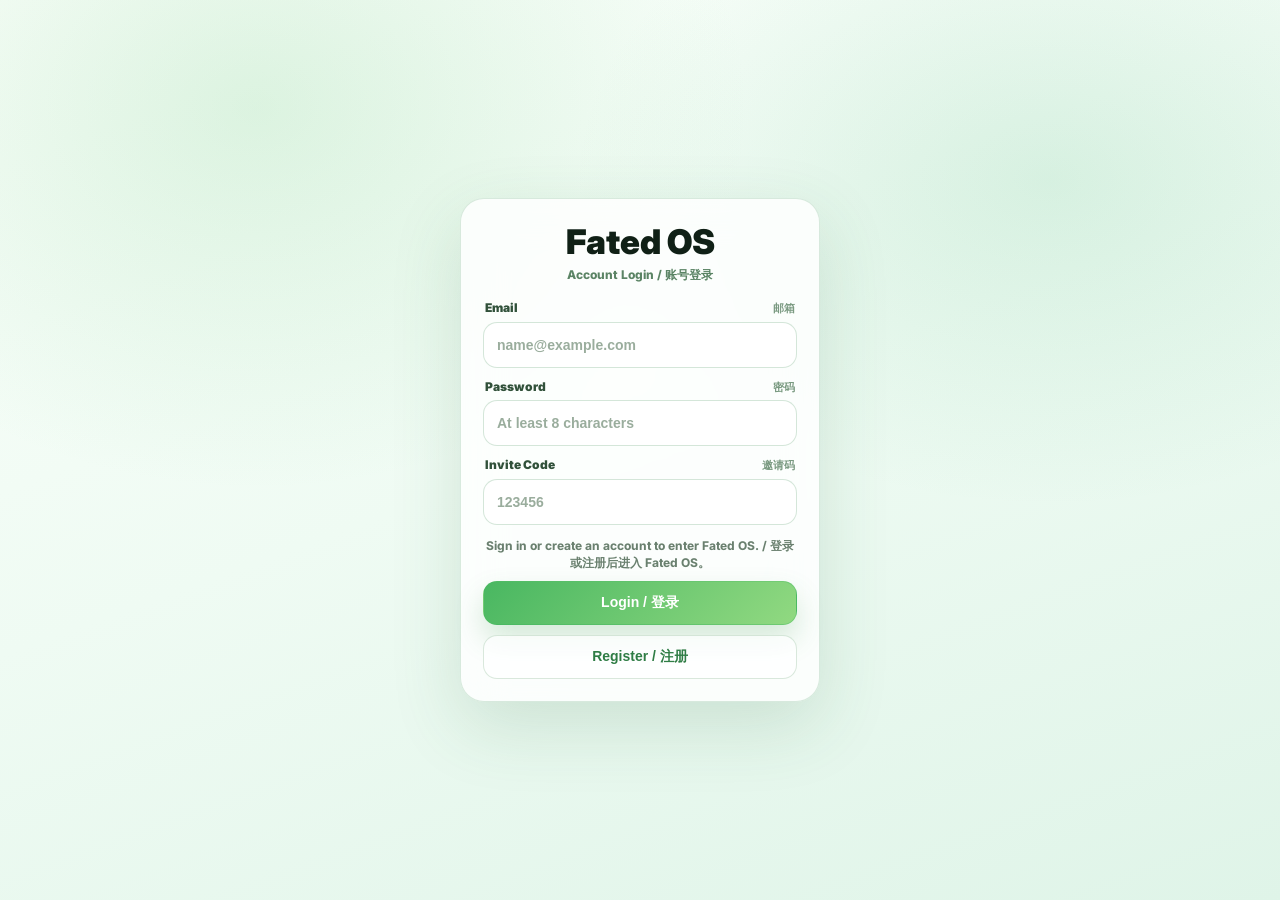
==== index.html @ c7f2e83f "Fix index encoding mojibake and restored entry markup" ====
<!DOCTYPE html>
<html lang="zh">
<head>
<meta charset="UTF-8">
<title>Fated OS</title>
<meta name="viewport" content="width=device-width, initial-scale=1.0, maximum-scale=1.0, user-scalable=no, viewport-fit=cover">
<link rel="stylesheet" href="css/style.css?v=20260802-entry-clean">
</head>
<body class="widget-bg-frosted">
<!-- Cloud account entry -->

<div id="invite-screen" class="cloud-entry-gate">

  <div class="cloud-entry-panel">

    <div class="cloud-entry-brand">Fated OS</div>

    <div class="cloud-entry-sub">Account Login / &#36134;&#21495;&#30331;&#24405;</div>

    <label class="cloud-entry-label" for="cloud-entry-email">Email <small>&#37038;&#31665;</small></label>

    <input id="cloud-entry-email" class="cloud-entry-input" type="email" placeholder="name@example.com" autocomplete="email" inputmode="email">

    <label class="cloud-entry-label" for="cloud-entry-password">Password <small>&#23494;&#30721;</small></label>

    <input id="cloud-entry-password" class="cloud-entry-input" type="password" placeholder="At least 8 characters" autocomplete="current-password">

    <label class="cloud-entry-label" for="cloud-entry-invite">Invite Code <small>&#36992;&#35831;&#30721;</small></label>

    <input id="cloud-entry-invite" class="cloud-entry-input" placeholder="123456" maxlength="20" autocomplete="off">

    <div id="invite-msg" class="cloud-entry-msg"></div>

    <button id="cloud-entry-login-btn" class="cloud-entry-btn primary" onclick="cloudEntryLogin()">Login / &#30331;&#24405;</button>

    <button id="cloud-entry-register-btn" class="cloud-entry-btn" onclick="cloudEntryRegister()">Register / &#27880;&#20876;</button>

  </div>

</div>


<div class="stage-note">Fated OS WeChat 模块原型</div>

<div class="phone"><div class="screen" id="screen">
  <div class="notch"></div>
  <div class="statusbar"><span id="clock-top">21:12</span><span style="display:flex;align-items:center;gap:4px;">WiFi<span style="display:flex;align-items:center;gap:2px;"><span style="display:flex;align-items:center;width:22px;height:11px;border:1.5px solid currentColor;border-radius:3px;padding:1px;"><span id="bat-fill" style="height:100%;width:80%;border-radius:1px;background:currentColor;"></span></span><span style="width:2px;height:4px;background:currentColor;border-radius:0 1px 1px 0;"></span></span><span id="bat-pct" style="font-size:10px;">80%</span></span></div>

  <!-- ================= LOCK SCREEN ================= -->
  <div class="topview active" id="view-lock">
    <div class="wallpaper wp-mono" id="lock-wallpaper">
      <div class="doodle dstar" style="width:14px;height:14px; top:110px; left:30px;"></div>
      <div class="doodle dstar" style="width:20px;height:20px; top:160px; right:36px;"></div>
      <div class="doodle dstar" style="width:10px;height:10px; bottom:260px; left:60px;"></div>
      <div class="quote">love is the enduring gaze into your eyes as you look into mine.</div>
    </div>
    <div class="lock-inner" id="lock-inner">
      <div class="time-big" id="clock-big">21:12</div>
      <div class="date-line" id="lock-date-line">周三 · 六月初六</div>
      <div class="widget-stack" id="widget-stack"></div>
      <div class="stack-actions">
        <div class="stack-btn glass-liquid" onclick="openSheet('wallpaper')">更换壁纸</div>
        <div class="stack-btn glass-liquid" onclick="openSheet('pluginlib')">添加插件</div>
      </div>
      <div class="pull-hint">上滑解锁 ᗜ֊ᗜ</div>
    </div>
  </div>

  <!-- ================= HOME SCREEN (主屏= 桌面 + 屏保) ================= -->
  <div class="topview" id="view-home">
    <div class="wallpaper wp-mono" id="home-wallpaper"></div>
    <div class="home-pager" id="home-pager">
      <!-- 页：时钟 + 应用图标 -->
      <div class="home-page">
        <div class="home-clock"><div class="sb-clock" id="clock-home">21:12</div><div class="sb-date" id="home-date-line">71日周· 六月廿七</div></div>
        <div class="home-greet">下午好，<b id="user-greeting">user</b></div>
        <div class="d-board" id="desktop-board"></div>
      </div>
      <!-- 页：插件 / 小部-->
      <div class="home-page">
        <div class="home-page-title">插件</div>
        <div class="sb-grid" id="sb-grid"></div>
        <div class="sb-actions">
          <div class="stack-btn glass-liquid" onclick="openSheet('wallpaper')">更换壁纸</div>
          <div class="stack-btn glass-liquid" onclick="openSheet('pluginlib')">插件</div>
        </div>
      </div>
    </div>
    <!-- 分页圆点 -->
    <div class="page-dots" id="page-dots"></div>
    <!-- 底部 Dock（固定在扢有页面上-->
    <div class="d-dock glass-strong" id="desktop-dock"></div>
    <!-- 负一</ Today View：从主屏左边缘向右滑动呼-->
    <div class="neg-page" id="neg-page">
      <div class="neg-backdrop" id="neg-backdrop" onclick="closeNegPage()"></div>
      <div class="neg-inner">
        <div class="neg-clock" id="neg-clock">--:--</div>
        <div class="neg-date" id="neg-date">--</div>
        <div class="neg-card">
          <div class="neg-title">在一</div>
          <div class="neg-big" id="neg-together">--</div>
        </div>
        <div class="neg-card">
          <div class="neg-title">快捷入口</div>
          <div class="neg-acts">
            <div class="neg-act" onclick="closeNegPage();goToScreen('wechatapp')">微信</div>
            <div class="neg-act" onclick="closeNegPage();openSheet('music');initMusicPlayer()">音乐</div>
            <div class="neg-act" onclick="closeNegPage();openSheet('novel');renderNovelPick()">小说</div>
            <div class="neg-act" onclick="closeNegPage();openSheet('couple');initCouple()">情侣</div>
            <div class="neg-act" onclick="closeNegPage();openSheet('game');initGame()">游戏</div>
          </div>
        </div>
        <div class="neg-hint">向左滑动 / 点击空白处返回主</div>
      </div>
    </div>
  </div>

  <!-- ================= SETTINGS ================= -->
  <div class="topview" id="view-settings">
    <div class="topbar settings-topbar"><div class="icobtn glass-strong settings-back" onclick="goToScreen('home')">&#8249;</div><div class="settings-title"><span>Settings</span><small>设置中心</small></div><div style="width:32px;"></div></div>
    <div class="settings-scroll">
      <div class="settings-hero">
        <div><b>Fated OS</b><small>设置中心 / 本机保存与角色配</small></div>
        <span>LOCAL</span>
      </div>
      <div class="settings-section-title">Profile / 账户</div>
      <div class="ios-section">
        <div class="ios-row" onclick="openSheet('mine')">
          <div class="row-label settings-row-copy"><b id="settings-name">user</b><small>账户资料 / 个人信息</small></div>
          <div class="row-arrow">&#8250;</div>
        </div>
      </div>
      <div class="settings-section-title">Display / 显示</div>
      <div class="ios-section">
        <div class="ios-row" onclick="openSheet('pluginlib')"><div class="row-label settings-row-copy"><b>Plugins</b><small>插件 / 桌面组件美化</small></div><div class="row-arrow">&#8250;</div></div>
        <div class="ios-row" onclick="openSheet('icons')"><div class="row-label settings-row-copy"><b>App Icons</b><small>图标 / 主屏入口样式</small></div><div class="row-arrow">&#8250;</div></div>
        <div class="ios-row" onclick="openSheet('wallpaper')"><div class="row-label settings-row-copy"><b>Wallpaper</b><small>壁纸 / 锁屏与主屏背</small></div><div class="row-arrow">&#8250;</div></div>
        <div class="ios-row" onclick="openSheet('fontcfg');cfgInitFont()"><div class="row-label settings-row-copy"><b>Fonts &amp; Color</b><small>字体 / 文字气质与颜</small></div><div class="row-arrow">&#8250;</div></div>
      </div>
      <div class="settings-section-title">Device / 系统</div>
      <div class="ios-section">
        <div class="ios-row" onclick="goToScreen('lock')"><div class="row-label settings-row-copy"><b>Lock Screen</b><small>锁屏 / 返回锁屏预览</small></div><div class="row-arrow">&#8250;</div></div>
        <div class="ios-row" onclick="goToScreen('home')"><div class="row-label settings-row-copy"><b>Home Screen</b><small>主屏 / 回到虚拟手机桌面</small></div><div class="row-arrow">&#8250;</div></div>
        <div class="ios-row" onclick="setPasscodeFromSettings()"><div class="row-label settings-row-copy" id="passcode-status-text"><b>Passcode</b><small>密码 / 解锁保护</small></div><div class="row-arrow">&#8250;</div></div>
        <div class="ios-row" id="passcode-remove-row" style="display:none;" onclick="removePasscodeConfirm()"><div class="row-label settings-row-copy"><b>Turn Off Passcode</b><small>关闭密码 / 取消锁屏保护</small></div><div class="row-arrow">&#8250;</div></div>
      </div>
      <div class="settings-section-title">AI & Data / 模型与数</div>
      <div class="ios-section">
        <div class="ios-row" onclick="openSheet('modelcfg');cfgInit()"><div class="row-label settings-row-copy"><b>API Config</b><small>模型接口 / 聊天核心</small></div><div class="row-arrow">&#8250;</div></div>
        <div class="ios-row" onclick="openSheet('cloudsync');cloudSyncInit()"><div class="row-label settings-row-copy"><b>Cloud Sync</b><small>账号云端 / 加密保存人设聊天</small></div><div class="row-arrow">&#8250;</div></div>
        <div class="ios-row" onclick="openSheet('datamgr');renderDataManager()"><div class="row-label settings-row-copy"><b>Data Manager</b><small>数据管理 / 统计、备份与棢</small></div><div class="row-arrow">&#8250;</div></div>
        <div class="ios-row" onclick="openSheet('ttscfg');cfgInit()"><div class="row-label settings-row-copy"><b>TTS Voice</b><small>语音 / 让角色开口说</small></div><div class="row-arrow">&#8250;</div></div>
        <div class="ios-row" onclick="openSheet('worldbooks');renderWorldBooks()"><div class="row-label settings-row-copy"><b>World Book</b><small>世界</ 长设定注</small></div><div class="row-arrow">&#8250;</div></div>
      </div>
      <div class="ios-footer">Fated OS &middot; v1.0</div>
    </div>
  </div>
  <!-- ================= WECHAT APP (top-level screen) ================= -->
  <div class="topview" id="view-wechatapp">
  <!-- ================= CHATS ================= -->
  <div class="view active" id="view-chats">
    <div class="wx-bar"><div class="icobtn glass-strong" onclick="goToScreen('home')">&#8249;</div><span class="wx-title">微信</span><div class="icobtn glass-strong" onclick="openGroupSheet()" style="font-size:18px;">+</div></div>
    <div class="chatlist">
      <div class="chat-row" onclick="openThread('tester1')">
        <div class="av glass-strong"><div class="chibi"><div class="ear l"></div><div class="ear r"></div><div class="face"></div><div class="eye l"></div><div class="eye r"></div><div class="blush l"></div><div class="blush r"></div></div></div>
        <div class="mid"><div class="name">测试</div><div class="prev">你好，我是测试员1。这个号用来做上线前的功能测试～</div></div>
        <div class="time">刚刚</div>
      </div>
    </div>
    <div class="tabbar">
      <div class="tab active" data-tab="chats" onclick="switchTab('chats')"><div class="ico ico-chat"></div><div class="lbl">聊天</div></div>
      <div class="tab" data-tab="contacts" onclick="switchTab('contacts')"><div class="ico ico-contact"></div><div class="lbl">通讯</div></div>
      <div class="tab" data-tab="moments" onclick="switchTab('moments')"><div class="ico ico-photo"></div><div class="lbl">朋友</div></div>
      <div class="tab" data-tab="me" onclick="switchTab('me')"><div class="ico ico-profile"></div><div class="lbl">我</div></div>
    </div>
  </div>

  <!-- ================= CONTACTS ================= -->
  <div class="view" id="view-contacts">
    <div class="wx-bar"><div class="icobtn glass-strong" onclick="goToScreen('home')">&#8249;</div><span class="wx-title">通讯</span><div style="width:32px;"></div></div>
    <div class="contactlist" id="contact-list">
      <div class="add-row glass-strong" onclick="openSheet('addpersona')">
        <div class="plus-tile"><div class="ico ico-plus"></div></div>
        <div><div class="t">新建 AI 人设</div><div class="s">设置头像、名字与行为习惯</div></div>
      </div>
      <div class="add-row glass-strong" onclick="openGroupSheet()">
        <div class="plus-tile"><div class="ico ico-chat"></div></div>
        <div><div class="t">发起群聊</div><div class="s">拉多AI 人设进同丢个群</div></div>
      </div>
      <div class="sec-label">已添</div>
      <div id="contact-items">
        <div class="contact-row" onclick="openThread('tester1')" data-cid="tester1"><div class="av glass-strong" onclick="event.stopPropagation();changeContactAvatar('tester1')" title="点击更换头像" style="cursor:pointer;"><div class="chibi"><div class="ear l"></div><div class="ear r"></div><div class="face"></div><div class="eye l"></div><div class="eye r"></div><div class="blush l"></div><div class="blush r"></div></div></div><div style="flex:1;min-width:0;"><div class="name">测试</div><div class="habit">上线前功能测· 随时可聊</div></div><div class="del-contact" onclick="event.stopPropagation();deleteContact('tester1')" title="删除联系">×</div></div>
      </div>
    </div>
    <div class="tabbar">
      <div class="tab" data-tab="chats" onclick="switchTab('chats')"><div class="ico ico-chat"></div><div class="lbl">聊天</div></div>
      <div class="tab active" data-tab="contacts" onclick="switchTab('contacts')"><div class="ico ico-contact"></div><div class="lbl">通讯</div></div>
      <div class="tab" data-tab="moments" onclick="switchTab('moments')"><div class="ico ico-photo"></div><div class="lbl">朋友</div></div>
      <div class="tab" data-tab="me" onclick="switchTab('me')"><div class="ico ico-profile"></div><div class="lbl">我</div></div>
    </div>
  </div>

  <!-- ================= MOMENTS ================= -->
  <div class="view" id="view-moments">
    <div class="wx-bar"><div class="icobtn glass-strong" onclick="goToScreen('home')">&#8249;</div><span class="wx-title">朋友</span><div class="icobtn glass-strong" onclick="openSheet('compose')"><svg width="18" height="18" viewBox="0 0 24 24" fill="none" stroke="#1a1a1a" stroke-width="2"><rect x="3" y="3" width="18" height="18" rx="3"/><circle cx="8.5" cy="8.5" r="1.5"/><path d="M3 16l5-5 4 4 4-4 5 5"/></svg></div></div>
    <div class="moments-scroll">
      <div class="moments-cover" id="moments-cover">
        <button class="change-cover" title="更换朋友圈封" onclick="document.getElementById('cover-input').click()"></button>
        <input type="file" accept="image/*" id="cover-input" style="display:none;" onchange="setMomentsBg(event)">
        <div class="camera glass-strong" onclick="openSheet('compose')"><div class="ico ico-photo"></div></div>
        <div class="moments-me">
          <div class="name" id="moments-me-name">user</div>
          <div class="av glass-strong" id="moments-me-avatar"><div class="chibi" style="--plum:#000;"><div class="ear l"></div><div class="ear r"></div><div class="face"></div><div class="eye l"></div><div class="eye r"></div></div></div>
        </div>
      </div>
      <div class="moments-viewas">TA 的视角查看：<select id="viewas-select" onchange="setViewAs(this.value)"><option value="me"></option></select></div>
      <div id="moments-feed" style="padding-top:12px;">
        <div class="post">
          <div class="post-head">
            <div class="av glass-strong"><div class="chibi"><div class="ear l"></div><div class="ear r"></div><div class="face"></div><div class="eye l"></div><div class="eye r"></div><div class="blush l"></div><div class="blush r"></div></div></div>
            <div><div class="name">测试</div><div class="post-text">这是上线前的测试环境，欢迎体验各类功能～</div></div>
          </div>
          <div class="post-meta"><span class="time">2 小时</span><span class="vis">公开</span></div>
          <div class="post-likes"><div class="ico ico-heart"></div>12 人赞</div>
        </div>
        <div class="post">
          <div class="post-head">
            <div class="av glass-strong"><div class="chibi" style="--plum:#000;"><div class="ear l"></div><div class="ear r"></div><div class="face"></div><div class="eye l"></div><div class="eye r"></div></div></div>
            <div><div class="name">user</div><div class="post-text">我是 user，正在做朢后的上线棢查</div></div>
          </div>
          <div class="post-meta"><span class="time">昨天</span><span class="vis">公开</span></div>
          <div class="post-comments"><b>测试</b>加油，上线顺利～<br><b>user</b>ᗜ֊ᗜ</div>
        </div>
      </div>
    </div>
    <div class="tabbar">
      <div class="tab" data-tab="chats" onclick="switchTab('chats')"><div class="ico ico-chat"></div><div class="lbl">聊天</div></div>
      <div class="tab" data-tab="contacts" onclick="switchTab('contacts')"><div class="ico ico-contact"></div><div class="lbl">通讯</div></div>
      <div class="tab active" data-tab="moments" onclick="switchTab('moments')"><div class="ico ico-photo"></div><div class="lbl">朋友</div></div>
      <div class="tab" data-tab="me" onclick="switchTab('me')"><div class="ico ico-profile"></div><div class="lbl">我</div></div>
    </div>
  </div>

  <!-- ================= ME ================= -->
  <div class="view" id="view-me">
    <div class="wx-bar"><div class="icobtn glass-strong" onclick="goToScreen('home')">&#8249;</div><span class="wx-title">我</span><div style="width:32px;"></div></div>
    <div class="me-scroll">
      <div style="margin:12px 16px;padding:16px;background:#fff;border-radius:14px;display:flex;align-items:center;gap:14px;cursor:pointer;" onclick="openSheet('mine')">
        <div id="me-avatar2" style="width:60px;height:60px;border-radius:12px;background:#eee;flex:none;overflow:hidden;"></div>
        <div style="flex:1;min-width:0;">
          <div style="font-size:17px;font-weight:700;" id="me-name2">user</div>
          <div style="font-size:12px;color:#888;margin-top:2px;">微信号：<span id="me-wxid">fated_2026</span></div>
          <div style="font-size:11px;color:#aaa;margin-top:1px;" id="me-signature"></div>
        </div>
        <div style="color:#ccc;font-size:20px;">&#8250;</div>
      </div>
      <div class="ios-section">
        <div class="ios-row" onclick="openMyMoments()"><div class="row-label">朋友</div><div class="row-value" id="me-post-count" style="color:#999;">0</div><div class="row-arrow">&#8250;</div></div>
        <div class="ios-row" onclick="openSheet('wallet')"><div class="row-label">钱包</div><div class="row-value" id="me-wallet-preview">¥0</div><div class="row-arrow">&#8250;</div></div>
      </div>
      <div class="ios-section">
        <div class="ios-row" onclick="openSheet('stickerlib')"><div class="row-label">表情包库</div><div class="row-arrow">&#8250;</div></div>
        <div class="ios-row" onclick="openSheet('chatsettings')"><div class="row-label">聊天设置</div><div class="row-arrow">&#8250;</div></div>
      </div>
      <div class="ios-section">
        <div class="ios-row" onclick="openSheet('mine')"><div class="row-label">编辑个人资料</div><div class="row-arrow">&#8250;</div></div>
      </div>
    </div>
    <div class="tabbar">
      <div class="tab" data-tab="chats" onclick="switchTab('chats')"><div class="ico ico-chat"></div><div class="lbl">消息</div></div>
      <div class="tab" data-tab="contacts" onclick="switchTab('contacts')"><div class="ico ico-contact"></div><div class="lbl">通讯</div></div>
      <div class="tab" data-tab="moments" onclick="switchTab('moments')"><div class="ico ico-photo"></div><div class="lbl">朋友</div></div>
      <div class="tab active" data-tab="me" onclick="switchTab('me')"><div class="ico ico-profile"></div><div class="lbl">我</div></div>
    </div>
  </div>
  </div>
  <div class="sheet" id="sheet-myposts">
    <div class="sheet-top"><div class="back-btn glass-strong" onclick="closeSheet('myposts')">&#8249;</div><div class="t">我的朋友圈</div></div>
    <div class="sheet-body" style="padding:0;"><div class="forum-feed" id="myposts-feed"></div></div>
  </div>

<!-- ================= iOS-STYLE PASSCODE OVERLAY<!-- ================= iOS-STYLE PASSCODE OVERLAY (top-level) ================= -->
  <div class="pc-cancel" id="pc-cancel" onclick="cancelPasscode()">取消</div>
  <div class="passcode-overlay" id="passcode-overlay">
    <div class="pc-title" id="pc-title">输入密码</div>
    <div class="pc-err-msg" id="pc-err"></div>
    <div class="pc-dots" id="pc-dots">
      <div class="pc-dot"></div><div class="pc-dot"></div><div class="pc-dot"></div><div class="pc-dot"></div>
    </div>
    <div class="pc-keypad" id="pc-keypad"></div>
  </div>

  <!-- ================= SHEET: THREAD ================= -->
  <div class="sheet" id="sheet-thread" style="background:#FBF8F6;">
    <div class="sheet-top">
      <div class="back-btn glass-strong" onclick="closeSheet('thread')"></div>
      <div id="thread-avatar" style="width:36px;height:36px;border-radius:12px;flex:none;overflow:hidden;cursor:pointer;position:relative;" onclick="openContactProfile()" title="点击查看资料"></div>
      <div class="t" id="thread-name" style="cursor:pointer;" onclick="openContactProfile()" title="点击查看资料">测试</div>
      <div class="icobtn glass-strong" title="拍一" onclick="patContact()"><div class="ico ico-heart outline" style="width:14px;height:14px;"></div></div>
      <div class="icobtn glass-strong" title="导出聊天记录" onclick="exportChatHistory()" style="font-size:15px;">📥</div>
      <div class="icobtn glass-strong" title="语音通话" onclick="startCall()"><div class="ico ico-call"></div></div>
    </div>
    <div class="demo-row">
      <span class="demo-lbl">演示 AI 主动行为</span>
      <span class="demo-chip" onclick="triggerIdleDemo()">发消</span>
      <span class="demo-chip" onclick="demoSendCard('transfer')">转账</span>
      <span class="demo-chip" onclick="demoSendCard('family')">亲属</span>
      <span class="demo-chip" onclick="demoSticker()">表情</span>
    </div>
    <div class="thread-bg" id="thread-bg" style="position:relative; flex:1; display:flex; flex-direction:column; overflow:hidden;">
      <div class="dots"></div>
      <div class="doodle dstar" style="width:16px;height:16px; top:60px; left:24px;"></div>
      <div class="doodle dstar" style="width:10px;height:10px; top:220px; right:40px;"></div>
      <div class="doodle" style="width:11px;height:11px; top:340px; left:60px;"><div class="ico-heart outline" style="width:100%;height:100%;"></div></div>
      <div class="doodle dstar" style="width:13px;height:13px; bottom:120px; right:80px;"></div>
      <div class="affection glass-strong">
        <div class="ico ico-heart"></div>
        <div class="track"><i></i></div>
        <div class="lv">好感</div>
      </div>
      <div class="thread-msgs" id="thread-msgs"></div>
      <div id="send-hint" style="display:none; text-align:center; font-size:10.5px; color:var(--coral); font-weight:700; padding-bottom:2px;">对方还没回你呢，先别连发ᗜ˰ᗜ</div>
      <div class="inputbar">
        <div class="icobtn glass-strong" onclick="openDrawer('action')"><div class="ico ico-plus"></div></div>
        <div class="icobtn glass-strong" onclick="openDrawer('sticker')"><div class="ico ico-sticker"></div></div>
        <div class="field"><input id="msg-input" placeholder="发消· ᗜ֊ᗜ" onkeydown="if(event.key==='Enter')sendMsg()"></div>
        <div class="icobtn glass-strong" onclick="startRecord()"><div class="ico ico-mic"></div></div>
        <div class="sendbtn" id="sendbtn" onclick="sendMsg()"><div class="ico ico-send"></div></div>
      </div>

      <div class="drawer-backdrop" id="drawer-backdrop" onclick="closeDrawers()"></div>
      <div class="action-drawer glass-strong" id="action-drawer">
        <div class="drawer-title">发?给 <span id="action-target-name">对方</span></div>
        <div class="row" onclick="document.getElementById('photo-up').click()"><div class="ic-wrap"><div class="ico ico-photo"></div></div><div><div class="t">相册</div><div class="s">发?图片给对方</div></div></div>
        <div class="row" onclick="coupleTransferForm('transfer')"><div class="ic-wrap"><div class="ico ico-wallet"></div></div><div><div class="t">转账（自定义金额</div><div class="s">你主动转账给对方</div></div></div>
        <div class="row" id="drawer-family-row" onclick="coupleTransferForm('family')"><div class="ic-wrap"><div class="ico ico-wallet"></div></div><div><div class="t">亲属卡（自定义额度）</div><div class="s">邢请对方绑定你的亲属卡</div></div></div>
        <div class="row" id="drawer-redpacket-row" style="display:none;" onclick="redpacketForm()"><div class="ic-wrap"><div class="ico" style="font-size:14px;font-weight:700;line-height:1;width:auto;height:auto;white-space:nowrap;">˶&gt;lt;˶</div></div><div><div class="t">发红</div><div class="s">自定义金额和份数，群成员</div></div></div>
        <div class="row" onclick="coupleOrderForm()"><div class="ic-wrap"><div class="ico" style="font-size:12px;font-weight:700;line-height:1;width:auto;height:auto;white-space:nowrap;">ᗜⰙ</div></div><div><div class="t">点外</div><div class="s">TA 点外卖，以卡片发</div></div></div>
        <div class="row" onclick="coupleShareLocFromChat()"><div class="ic-wrap"><div class="ico" style="font-size:9px;font-weight:700;line-height:1;width:auto;height:auto;white-space:nowrap;">(˰ </div></div><div><div class="t">实时位置</div><div class="s">把你的实时位置同步到微信</div></div></div>
        <div class="row" onclick="patContact()"><div class="ic-wrap"><div class="ico ico-heart outline"></div></div><div><div class="t">拍一</div><div class="s">戳一下对</div></div></div>
        <div class="row" onclick="closeDrawers();exportChatHistory()"><div class="ic-wrap" style="background:rgba(100,120,200,0.15);"><div class="ico" style="font-size:18px;">📥</div></div><div><div class="t">导出聊天记录</div><div class="s">保存HTML 文件</div></div></div>
        <div style="border-top:1px solid rgba(0,0,0,0.08);margin:6px 0;"></div>
        <div style="font-size:11px;font-weight:800;color:var(--coral);margin-bottom:2px;">管理</div>
        <div class="row" onclick="closeDrawers();blockDrawer()"><div class="ic-wrap" style="background:rgba(210,89,107,0.15);"><div class="ico ico-x" style="color:var(--coral);"></div></div><div><div class="t" style="color:var(--coral);" id="drawer-block-text">拉黑对方</div><div class="s">双方都无法发消息</div></div></div>
      </div>
      <div class="sticker-drawer glass-strong" id="sticker-drawer">
        <div class="seg" style="margin:0 0 6px;">
          <div class="seg-btn active" id="picker-kaomoji" onclick="setPickerTab('kaomoji')">颜文</div>
          <div class="seg-btn" id="picker-image" onclick="setPickerTab('image')">图片</div>
        </div>
        <div class="sticker-grid" id="sticker-grid-picker"></div>
      </div>
    </div>

    <input type="file" accept="image/*" id="photo-up" style="display:none" onchange="sendPic(event)">
    <div class="call-screen" id="call-screen">
      <div class="call-av glass" id="call-av"></div>
      <div class="call-name" id="call-name">测试</div>
      <div class="call-status" id="call-status">正在连接语音</div>
      <div class="call-speak" id="call-speak"></div>
      <div class="call-wave"><span style="height:10px;"></span><span style="height:18px;"></span><span style="height:8px;"></span><span style="height:22px;"></span><span style="height:12px;"></span><span style="height:16px;"></span></div>
      <div class="call-timer" id="call-timer" style="font-family:'Quicksand'; font-size:14px; opacity:.75;">00:00</div>
      <div class="call-actions">
        <div class="call-btn" onclick="callUserSpeak()"><div class="ico ico-mic"></div></div>
        <div class="call-btn end" onclick="endCall()"><div class="ico ico-x"></div></div>
        <div class="call-btn"><div class="ico ico-speaker"></div></div>
      </div>
    </div>
    <!-- 后台浮动通话-->
    <div class="game-float-bar" id="game-float-bar">
      <div class="av" id="game-float-av"></div>
      <div class="info">
        <div class="name" id="game-float-name">语音通话</div>
        <div class="status" id="game-float-status">已连</div>
      </div>
      <div class="v-wave-mini" id="game-float-wave"></div>
      <div class="btns">
        <div class="b" style="background:rgba(255,255,255,0.15);" onclick="gameRestoreVoice()">展开</div>
        <div class="b" style="background:#e94560;" onclick="gameToggleVoice()">挂断</div>
      </div>
    </div>
  </div>

  <!-- ================= SHEET: STICKER LIBRARY (Me tab) ================= -->
  <div class="sheet" id="sheet-stickerlib">
    <div class="sheet-top"><div class="back-btn glass-strong" onclick="closeSheet('stickerlib')"></div><div class="t">表情包库</div></div>
    <div class="sheet-body">
      <div class="field-label" style="margin-top:0;">新增表情</div>
      <div class="seg">
        <div class="seg-btn active" id="seg-kaomoji" onclick="setStickerTab('kaomoji')">颜文</div>
        <div class="seg-btn" id="seg-image" onclick="setStickerTab('image')">图片</div>
      </div>
      <div id="new-kaomoji-row" style="margin-top:10px;">
        <input class="field-input" id="new-sticker-glyph" placeholder="颜文字，ᗜ֊ᗜ">
      </div>
      <div id="new-image-row" style="margin-top:10px; display:none;">
        <div id="sticker-upload-area" style="width:120px; height:120px; border-radius:16px; border:2px dashed #ccc; cursor:pointer; display:flex; align-items:center; justify-content:center; overflow:hidden; position:relative; margin:0 auto;" onclick="document.getElementById('new-sticker-file').click()">
          <img id="new-sticker-preview" style="display:none; width:100%; height:100%; object-fit:cover; border-radius:14px;">
          <div id="new-sticker-plus" style="font-size:32px; color:#ccc; font-weight:300;"></div>
        </div>
        <div style="text-align:center; font-size:11px; color:var(--ink-faint); margin-top:6px;" id="new-sticker-hint">点击上传图片</div>
        <input type="file" accept="image/*" id="new-sticker-file" style="display:none;" onchange="previewStickerImage(event)">
        <div style="margin-top:10px;">
          <input class="field-input" id="new-sticker-group" placeholder="分组名称（可选），如 斗图系列" style="width:100%;">
        </div>
      </div>
      <div style="display:flex; gap:8px; margin-top:10px;">
        <input class="field-input" id="new-sticker-tag" placeholder="含义标签，如 委屈" style="flex:1;">
        <select class="field-input" id="new-sticker-mood" style="flex:1;">
          <option value="happy">弢</option>
          <option value="love">撒娇</option>
          <option value="shy">害羞</option>
          <option value="sad">委屈</option>
          <option value="angry">生气</option>
        </select>
      </div>
      <div class="big-btn" onclick="addSticker()">保存到表情包</div>

      <div class="field-label">筛</div>
      <div style="display:flex; gap:8px;">
        <select class="field-input" id="lib-filter" onchange="renderStickerLib()" style="flex:1;">
          <option value="all">全部情绪</option>
          <option value="happy">弢</option>
          <option value="love">撒娇</option>
          <option value="shy">害羞</option>
          <option value="sad">委屈</option>
          <option value="angry">生气</option>
        </select>
        <select class="field-input" id="lib-group-filter" onchange="renderStickerLib()" style="flex:1;">
          <option value="all">全部分组</option>
        </select>
      </div>
      <div class="field-label">我的收藏</div>
      <div class="sticker-grid" id="sticker-grid-lib"></div>
    </div>
  </div>

  <!-- ================= SHEET: ADD PERSONA ================= -->
  <div class="sheet" id="sheet-addpersona">
    <div class="sheet-top"><div class="back-btn glass-strong" onclick="closeSheet('addpersona')"></div><div class="t">新建 AI 人设</div></div>
    <div class="sheet-body">
      <div class="avatar-pick glass-strong" onclick="pickPersonaAvatar()" title="点击设置头像"><div class="chibi" style="width:60%;height:60%;"><div class="ear l"></div><div class="ear r"></div><div class="face"></div><div class="eye l"></div><div class="eye r"></div></div><div class="ico-plus"></div></div>
      <div class="field-label">名字</div>
      <input class="field-input" id="np-name" placeholder="给TA起个名字">
      <div class="field-label">行为习惯 / 人设描述</div>
      <textarea class="field-input" id="np-desc" placeholder="性格、说话方式?口头禅、会主动做什么"></textarea>
      <div class="field-label">从文档导入人设（支持 .txt / .docx</div>
      <input type="file" id="np-file" accept=".txt,.docx,text/plain" style="display:none" onchange="importPersonaDoc(this)">
      <div class="import-row" onclick="document.getElementById('np-file').click()">导入 Word / TXT 设定人设</div>
      <div id="np-file-name" style="font-size:12px;color:var(--ink-soft);margin:-4px 0 8px;"></div>
      <div class="field-label">语气标签（可多选）</div>
      <div id="np-tones"><span class="persona-chip on" onclick="this.classList.toggle('on')">温柔</span><span class="persona-chip" onclick="this.classList.toggle('on')">傲娇</span><span class="persona-chip" onclick="this.classList.toggle('on')">粘人</span><span class="persona-chip" onclick="this.classList.toggle('on')">高冷</span><span class="persona-chip" onclick="this.classList.toggle('on')">话痨</span></div>
      <div class="field-label">绑定世界书（多选）</div>
      <div id="np-worldbooks" style="display:flex;flex-wrap:wrap;gap:8px;margin-bottom:8px;"></div>
      <div class="big-btn" onclick="saveNewPersona()">保存人设</div>
    </div>
  </div>

  <!-- ================= SHEET: COMPOSE MOMENT ================= -->
  <div class="sheet" id="sheet-compose">
    <div class="sheet-top"><div class="back-btn glass-strong" onclick="closeSheet('compose')">&#8249;</div><div class="t">发朋友圈</div><div class="big-btn" style="margin:0; padding:8px 16px; font-size:12px;" onclick="postMoment()">发布</div></div>
    <div class="sheet-body">
      <textarea class="field-input" id="mo-text" style="height:100px;" placeholder="这一刻的想法"></textarea>
      <div class="field-label">配图（占位）</div>
      <div class="avatar-pick glass" style="border-radius:16px;"><div class="ico ico-plus"></div></div>
      <div class="field-label">谁可以看</div>
      <div class="vis-opt picked" onclick="pickVis(this)"><div class="dot"></div><div class="t">公开</div></div>
      <div class="vis-opt" onclick="pickVis(this)"><div class="dot"></div><div class="t">仅自己可</div></div>
      <div class="vis-opt" onclick="pickVis(this,true)"><div class="dot"></div><div class="t">部分可见 / 不给谁看</div></div>
        <div id="vis-personas" style="display:none; margin-top:6px;">
          <span class="persona-chip" data-id="tester1" onclick="toggleHidden(this)">测试</span>
          <span id="vis-personas-extra"></span>
        </div>
    </div>
  </div>

  <!-- ================= SHEET: CREATE GROUP ================= -->
  <div class="sheet" id="sheet-group">
    <div class="sheet-top"><div class="back-btn glass-strong" onclick="closeSheet('group')"></div><div class="t">发起群聊</div><div class="big-btn" style="margin:0; padding:8px 16px; font-size:12px;" onclick="createGroup()">建群</div></div>
    <div class="sheet-body">
      <div class="field-label" style="margin-top:0;">群聊名称</div>
      <input class="field-input" id="gp-name" placeholder="例如：周末聚会群">
      <div class="field-label">绑定世界</div>
      <div id="gp-worldbooks" style="display:flex;flex-wrap:wrap;gap:8px;margin-bottom:12px;"></div>
      <div class="field-label">选择要拉进群的人设（至少 2 个）</div>
      <div id="group-picker"></div>
    </div>
  </div>

  <!-- ================= SHEET: CONTACT PROFILE ================= -->
  <div class="sheet" id="sheet-contact-profile">
    <div class="sheet-top"><div class="back-btn glass-strong" onclick="closeSheet('contact-profile')"></div><div class="t" id="cp-title">联系人信</div><div style="width:32px;"></div></div>
    <div class="sheet-body" style="padding:16px;">
      <div style="text-align:center;padding:20px 0 10px;">
        <div id="cp-avatar" style="width:90px;height:90px;border-radius:20px;margin:0 auto 12px;overflow:hidden;background:#eee;cursor:pointer;" onclick="pickProfileAvatar()" title="点击更换头像"></div>
        <div style="font-size:20px;font-weight:700;" id="cp-name"></div>
        <div style="font-size:13px;color:#888;margin-top:4px;" id="cp-id"></div>
      </div>
      <div class="cfg-sec" style="margin-top:8px;">个人</div>
      <div class="ios-section" style="margin:8px 0 0;">
        <div class="ios-row" style="padding:10px 14px;flex-direction:column;align-items:flex-start;">
          <div class="row-label" style="margin-bottom:6px;">个?签名（个人页显示）</div>
          <textarea id="cp-bio" class="field-input" style="width:100%;min-height:50px;" placeholder="写一句心情?简介或想对访客说的话"></textarea>
        </div>
        <div class="ios-row" style="padding:10px 14px;flex-direction:column;align-items:flex-start;">
          <div class="row-label" style="margin-bottom:6px;">朋友圈封面（可上传图片）</div>
          <input type="file" accept="image/*" id="cp-cover-input" style="font-size:12px;margin-bottom:6px;">
          <div id="cp-cover-preview" style="width:100%;height:80px;border-radius:10px;background:#eee;background-size:cover;background-position:center;"></div>
        </div>
        <div class="ios-row" style="padding:10px 14px;justify-content:space-between;" onclick="openContactMoments()">
          <div class="row-label">朋友</div>
          <div style="display:flex;align-items:center;gap:8px;">
            <span style="font-size:12px;color:#999;" id="cp-moments-count">0</span>
            <div class="row-arrow"></div>
          </div>
        </div>
      </div>
      <div class="cfg-sec" style="margin-top:16px;">基础设定</div>
      <div class="ios-section" style="margin:8px 0 0;">
        <div class="ios-row" style="padding:10px 14px;">
          <div class="row-label">备注</div>
          <input id="cp-displayName" class="field-input" style="flex:1;text-align:right;margin-left:12px;border:none;background:transparent;padding:6px 0;" placeholder="设置备注">
        </div>
        <div class="ios-row" style="padding:10px 14px;flex-direction:column;align-items:flex-start;">
          <div class="row-label" style="margin-bottom:6px;">角色详细设定</div>
          <textarea id="cp-persona" class="field-input" style="width:100%;min-height:80px;" placeholder="点击修改角色详细设定"></textarea>
        </div>
        <div class="ios-row" style="padding:10px 14px;flex-direction:column;align-items:flex-start;">
          <div class="row-label" style="margin-bottom:6px;">专属 User 设定</div>
          <textarea id="cp-userPrompt" class="field-input" style="width:100%;min-height:60px;" placeholder="这个 AI 如何看待你?称呼你、你们的关系"></textarea>
        </div>
        <div class="ios-row" style="padding:10px 14px;flex-direction:column;align-items:flex-start;">
          <div class="row-label" style="margin-bottom:6px;">绑定世界书（多选）</div>
          <div id="cp-worldbooks" style="width:100%;"></div>
        </div>
      </div>
      <div class="cfg-sec" style="margin-top:16px;">MEMORY DESIGN</div>
      <div class="ios-section" style="margin:8px 0 0;">
        <div class="ios-row" style="justify-content:space-between;padding:10px 14px;">
          <div class="row-label">自动记忆总结</div>
          <div class="ios-toggle" id="cp-memory-toggle" onclick="this.classList.toggle('on');"></div>
        </div>
        <div class="ios-row" style="padding:10px 14px;">
          <div class="row-label">触发条数阈</div>
          <input id="cp-memory-threshold" type="number" class="field-input" style="width:70px;text-align:right;border:none;background:transparent;padding:6px 0;" min="5" max="200" value="20">
        </div>
        <div class="ios-row" style="padding:10px 14px;flex-direction:column;align-items:flex-start;">
          <div class="row-label" style="margin-bottom:6px;">当前记忆</div>
          <div id="cp-memory-summary" style="font-size:12px;color:#666;line-height:1.5;white-space:pre-wrap;width:100%;max-height:120px;overflow:auto;"></div>
        </div>
        <div class="ios-row" style="padding:10px 14px;flex-direction:column;align-items:flex-start;">
          <div class="row-label" style="margin-bottom:6px;">人物侧写</div>
          <div id="cp-user-profile" style="font-size:12px;color:#526b64;line-height:1.55;white-space:pre-wrap;width:100%;max-height:140px;overflow:auto;font-style:italic;"></div>
          <div class="big-btn" style="margin-top:8px;background:#e7f7f1;color:#285044;" onclick="coupleUserProfile(currentContact,true)">&#21047;&#26032;&#20391;&#20889;</div>
      </div>
      <div class="cfg-sec" style="margin-top:16px;">PROACTIVE</div>
      <div class="ios-section" style="margin:8px 0 0;">
        <div class="ios-row" style="justify-content:space-between;padding:10px 14px;">
          <div class="row-label">主动发消</div>
          <div class="ios-toggle" id="cp-proactive-toggle" onclick="this.classList.toggle('on');"></div>
        </div>
        <div style="padding:0 14px 8px;font-size:12px;color:#888;">关闭后，该联系人不会在空闲时主动给你发消</div>
      </div>
      <div class="cfg-sec" style="margin-top:16px;">AUTO IMAGE</div>
      <div class="ios-section" style="margin:8px 0 0;">
        <div class="ios-row" style="justify-content:space-between;padding:10px 14px;">
          <div class="row-label"><b>Auto Image</b><small style="display:block;font-size:11px;color:#8a9c97;margin-top:2px;">&#33258;&#21160;&#37197;&#22270; / &#25353;&#20154;&#35774;&#29983;&#25104;&#32842;&#22825;&#25554;&#30011;</small></div>
          <div class="ios-toggle" id="cp-imagegen-toggle" onclick="this.classList.toggle('on');"></div>
        </div>
        <div style="padding:0 14px 8px;font-size:12px;color:#888;">&#24320;&#21551;&#21518;&#65292;&#36825;&#20010; WeChat &#32852;&#31995;&#20154;&#30340; AI &#22238;&#22797;&#20250;&#25353;&#20154;&#35774;&#21644;&#19990;&#30028;&#20070;&#33258;&#21160;&#29983;&#25104;&#37197;&#22270;&#12290;</div>
      </div>
      <div style="margin-top:24px;display:flex;gap:10px;">
        <div class="big-btn" style="flex:1;background:#8e8e93;color:#fff;" onclick="toggleBlockContact()" id="cp-block-btn">拉黑</div>
      </div>
      <div class="big-btn" onclick="saveContactProfile()" style="margin-top:12px;">保存</div>
    </div>
  </div>

  <!-- ================= SHEET: GROUP INFO ================= -->
  <div class="sheet" id="sheet-group-info">
    <div class="sheet-top"><div class="back-btn glass-strong" onclick="closeSheet('group-info')"></div><div class="t" id="gi-title">群聊信息</div><div style="width:32px;"></div></div>
    <div class="sheet-body" style="padding:16px;">
      <div style="text-align:center;padding:20px 0 10px;">
        <div id="gi-avatar" style="width:90px;height:90px;border-radius:20px;margin:0 auto 12px;overflow:hidden;background:#eee;cursor:pointer;" onclick="pickGroupAvatar()" title="点击更换群头"></div>
        <div style="font-size:20px;font-weight:700;" id="gi-name"></div>
        <div style="font-size:13px;color:#888;margin-top:4px;" id="gi-member-count"></div>
      </div>
      <div class="cfg-sec" style="margin-top:8px;">MEMBERS</div>
      <div class="ios-section" style="margin:8px 0 0;" id="gi-members"></div>
      <div class="cfg-sec" style="margin-top:16px;">群成员关</div>
      <div class="ios-section" style="margin:8px 0 0;">
        <div style="padding:10px 14px 6px;font-size:12px;color:#888;line-height:1.5;">为群里任意两个成员设定关系标签，例如：恋人?闺蜜?暗cp、暧昧?敌对?上下级…关系会写入 AI 提示，影响群聊角色扮演的发挥</div>
        <div style="padding:6px 14px;">
          <div class="relation-graph" id="gi-rel-graph"></div>
          <div class="relation-add">
            <select id="gi-rel-a"></select>
            <span style="font-size:12px;color:#999;"></span>
            <select id="gi-rel-b"></select>
            <input id="gi-rel-tag" placeholder="关系标签（如 恋人 maxlength="20">
            <div class="addbtn" onclick="addGroupRelation()">添加</div>
          </div>
          <div style="font-size:11px;color:#aaa;margin-top:6px;line-height:1.5;">示例：A B = 恋人；C D = 敌对；E F = 上下</div>
        </div>
      </div>
      <div class="cfg-sec" style="margin-top:16px;">SETTINGS</div>
      <div class="ios-section" style="margin:8px 0 0;">
        <div class="ios-row" style="padding:10px 14px;">
          <div class="row-label">群聊名称</div>
          <input id="gi-groupName" class="field-input" style="flex:1;text-align:right;margin-left:12px;border:none;background:transparent;padding:6px 0;" placeholder="群聊名称">
        </div>
        <div class="ios-row" style="padding:10px 14px;flex-direction:column;align-items:flex-start;">
          <div class="row-label" style="margin-bottom:6px;">本群 User 设定</div>
          <textarea id="gi-userPrompt" class="field-input" style="width:100%;min-height:60px;" placeholder="你在群里的身份?称呼?与其他成员的关系"></textarea>
        </div>
        <div class="ios-row" style="padding:10px 14px;flex-direction:column;align-items:flex-start;">
          <div class="row-label" style="margin-bottom:6px;">绑定世界书（多选）</div>
          <div id="gi-worldbooks" style="width:100%;"></div>
        </div>
      </div>
      <div class="cfg-sec" style="margin-top:16px;">MEMORY DESIGN</div>
      <div class="ios-section" style="margin:8px 0 0;">
        <div class="ios-row" style="justify-content:space-between;padding:10px 14px;">
          <div class="row-label">自动记忆总结</div>
          <div class="ios-toggle" id="gi-memory-toggle" onclick="this.classList.toggle('on');"></div>
        </div>
        <div class="ios-row" style="padding:10px 14px;">
          <div class="row-label">触发条数阈</div>
          <input id="gi-memory-threshold" type="number" class="field-input" style="width:70px;text-align:right;border:none;background:transparent;padding:6px 0;" min="5" max="200" value="20">
        </div>
        <div class="ios-row" style="padding:10px 14px;flex-direction:column;align-items:flex-start;">
          <div class="row-label" style="margin-bottom:6px;">当前群聊记忆</div>
          <div id="gi-memory-summary" style="font-size:12px;color:#666;line-height:1.5;white-space:pre-wrap;width:100%;max-height:120px;overflow:auto;"></div>
        </div>
      </div>
      <div class="cfg-sec" style="margin-top:16px;">PROACTIVE</div>
      <div class="ios-section" style="margin:8px 0 0;">
        <div class="ios-row" style="justify-content:space-between;padding:10px 14px;">
          <div class="row-label">群成员主动发消息</div>
          <div class="ios-toggle" id="gi-proactive-toggle" onclick="this.classList.toggle('on');"></div>
        </div>
        <div style="padding:0 14px 8px;font-size:12px;color:#888;">关闭后，群成员不会在空闲时主动发消息</div>
      </div>
      <div style="margin-top:24px;display:flex;gap:10px;">
        <div class="big-btn" style="flex:1;background:#ff9500;color:#fff;" onclick="clearCurrentChatFromProfile()">清空聊天记录</div>
        <div class="big-btn" style="flex:1;background:#ff3b30;color:#fff;" onclick="disbandCurrentGroup()">解散该群</div>
      </div>
      <div class="big-btn" onclick="saveGroupInfo()" style="margin-top:12px;">保存</div>
    </div>
  </div>

  <!-- ================= SHEET: WORLD BOOKS ================= -->
  <div class="sheet worldbook-sheet" id="sheet-worldbooks">
    <div class="sheet-top worldbook-top"><div class="back-btn glass-strong" onclick="closeSheet('worldbooks')">&#8249;</div><div class="t"><span>World Book</span><small>世界书管理</small></div><button type="button" class="wb-new-btn" onclick="openWorldBookEdit()">新建</button></div>
    <div class="sheet-body worldbook-body">
      <div class="worldbook-tabs" role="tablist" aria-label="World book categories">
        <button type="button" class="active" data-wb-filter="all" onclick="setWorldBookFilter('all')">All<small>全部</small></button>
        <button type="button" data-wb-filter="rules" onclick="setWorldBookFilter('rules')">Rules<small>规则</small></button>
        <button type="button" data-wb-filter="lore" onclick="setWorldBookFilter('lore')">Lore<small>世界</small></button>
        <button type="button" data-wb-filter="persona" onclick="setWorldBookFilter('persona')">Persona<small>人设</small></button>
        <button type="button" data-wb-filter="memory" onclick="setWorldBookFilter('memory')">Memory<small>记忆</small></button>
      </div>
      <div class="worldbook-content">
        <div class="worldbook-heading">
          <div><b id="wb-filter-title">Entries</b><small id="wb-filter-desc">词条会被绑定到联系人或群聊后注入聊天</small></div>
          <span id="wb-count">0</span>
        </div>
        <div id="wb-list" class="worldbook-list"></div>
      </div>
    </div>
  </div>
  <!-- ================= SHEET: WORLD BOOK EDIT ================= -->
  <div class="sheet" id="sheet-worldbook-edit">
    <div class="sheet-top worldbook-edit-top"><div class="back-btn glass-strong" onclick="closeSheet('worldbook-edit')">&#8249;</div><div class="t" id="wbe-title">编辑世界</div><div style="width:32px;"></div></div>
    <div class="sheet-body" style="padding:16px;">
      <input type="hidden" id="wbe-id">
      <div class="field-label" style="margin-top:0;">世界书名称</div>
      <input class="field-input" id="wbe-name" placeholder="例如：城市?学陃69?家族?规">
      <div class="field-label">Category / 分类</div>
      <select class="field-input" id="wbe-category">
        <option value="lore">Lore / 世界</option>
        <option value="rules">Rules / 规则</option>
        <option value="persona">Persona / 人设</option>
        <option value="memory">Memory / 记忆</option>
      </select>
      <div class="field-label">内容</div>
      <textarea class="field-input" id="wbe-content" style="min-height:200px;" placeholder="????????????????????????????????????????????????"></textarea>
      <div style="margin:10px 0;">
        <div style="font-size:12px;font-weight:700;color:var(--ink-soft);margin-bottom:6px;">导入文件</div>
        <label style="display:flex;gap:8px;align-items:center;padding:10px;border:1px dashed var(--ink-faint);border-radius:10px;cursor:pointer;font-size:12px;color:var(--ink-soft);">
          <span>导入 TXT / Word 文件</span>
          <input type="file" accept=".txt,.docx,.doc" style="display:none;" onchange="importWorldBookFile(event)">
        </label>
        <div id="wbe-import-status" style="font-size:11px;color:var(--ink-faint);margin-top:4px;"></div>
      </div>
      <div class="big-btn" onclick="saveWorldBook()">保存</div>
      <div class="big-btn" style="background:#ff3b30;color:#fff;margin-top:10px;display:none;" id="wbe-delete" onclick="deleteWorldBook()">删除</div>
    </div>
  </div>

  <!-- ================= SHEET: WALLET ================= -->
  <div class="sheet" id="sheet-wallet">
    <div class="sheet-top"><div class="back-btn glass-strong" onclick="closeSheet('wallet')"></div><div class="t">钱包</div></div>
    <div class="sheet-body">
      <div class="wallet-card"><div class="k">虚拟余额（仅供角色扮演，非真实货币）</div><div class="v" id="wallet-balance">¥ 9,960.00</div></div>
      <div class="field-label">朢近记</div>
      <div id="wallet-tx-list"></div>
    </div>
  </div>

  <!-- ================= SHEET: MINE (我的) ================= -->
  <div class="sheet" id="sheet-mine">
    <div class="sheet-top"><div class="back-btn glass-strong" onclick="closeSheet('mine')"></div><div class="t">编辑个人资料</div></div>
    <div class="sheet-body">
      <div class="field-label">我的头像（点击上传）</div>
      <div class="avatar-pick glass-strong" id="mine-avatar-pick" style="cursor:pointer; width:84px; height:84px; border-radius:20px; overflow:hidden;" onclick="pickUserAvatar()">
        <div class="chibi" style="width:60%;height:60%;"><div class="ear l"></div><div class="ear r"></div><div class="face"></div><div class="eye l"></div><div class="eye r"></div></div>
        <div class="ico-plus"></div>
      </div>
      <div class="field-label">昵称</div>
      <input class="field-input" id="mine-name" placeholder="给自己起个昵">
      <div class="field-label">微信</div>
      <input class="field-input" id="mine-wxid" placeholder="fated_2026" maxlength="20">
      <div class="field-label">个?签名（个人页显示）</div>
      <textarea class="field-input" id="mine-bio" placeholder="写一句心情?签名档或想对访客说的话" style="height:70px;"></textarea>
      <div class="field-label">朋友圈封面（可上传图片）</div>
      <input type="file" accept="image/*" id="mine-cover-input" style="font-size:12px;margin-bottom:6px;">
      <div id="mine-cover-preview" style="width:100%;height:100px;border-radius:12px;background:linear-gradient(160deg,#E7B9C4,#CFC0D6);background-size:cover;background-position:center;margin-bottom:8px;"></div>
      <div class="field-label">偏好设置（会展示在你的个人页</div>
      <textarea class="field-input" id="mine-prefs" placeholder="喜欢的东西?想被?么称呼、禁忌话题" style="height:90px;"></textarea>
      <div class="big-btn" onclick="saveMine()">保存</div>
    </div>
  </div>

  <!-- ================= SHEET: CHAT SETTINGS ================= -->
  <div class="sheet" id="sheet-chatsettings">
    <div class="sheet-top"><div class="back-btn glass-strong" onclick="closeSheet('chatsettings')"></div><div class="t">Chat Settings</div></div>
    <div class="sheet-body" style="padding:16px;">
      <div class="field-label" style="margin-top:0;">Chat Background</div>
      <div class="swatches" id="chat-bg-swatches" style="display:flex;gap:10px;flex-wrap:wrap;">
        <div class="swatch picked" onclick="setChatBg(this,'#FBF8F6')" style="width:48px;height:48px;border-radius:12px;background:#FBF8F6;background-image:radial-gradient(#00000012 1px,transparent 1.4px);background-size:8px 8px;border:2px solid #1a1a1a;cursor:pointer;"></div>
        <div class="swatch" onclick="setChatBg(this,'#1a1a1a')" style="width:48px;height:48px;border-radius:12px;background:#1a1a1a;border:2px solid transparent;cursor:pointer;"></div>
        <div class="swatch" onclick="setChatBg(this,'linear-gradient(160deg,#f5f5f5,#e0e0e0)')" style="width:48px;height:48px;border-radius:12px;background:linear-gradient(160deg,#f5f5f5,#e0e0e0);border:2px solid transparent;cursor:pointer;"></div>
        <div class="swatch" onclick="setChatBg(this,'linear-gradient(160deg,#e8e0ec,#d0c8d8)')" style="width:48px;height:48px;border-radius:12px;background:linear-gradient(160deg,#e8e0ec,#d0c8d8);border:2px solid transparent;cursor:pointer;"></div>
        <label class="swatch" style="width:48px;height:48px;border-radius:12px;border:2px dashed #ccc;cursor:pointer;display:flex;align-items:center;justify-content:center;font-size:20px;color:#aaa;">+<input type="file" accept="image/*" style="display:none;" onchange="uploadChatBg(event)"></label>
      </div>
      <div class="field-label">自定义颜色代</div>
      <div style="display:flex;gap:8px;align-items:center;">
        <input class="field-input" id="chatbg-hex" placeholder="#7d5a8c 颜色" style="flex:1;">
        <div class="big-btn" style="margin:0;padding:9px 14px;font-size:12px;white-space:nowrap;" onclick="applyChatBgHex()">应用</div>
      </div>
      <div class="field-label">Message Style</div>
      <div class="vis-opt picked" onclick="this.parentElement.querySelectorAll('.vis-opt').forEach(function(e){e.classList.remove('picked')});this.classList.add('picked');"><div class="dot"></div><div class="t">Rounded (default)</div></div>
      <div class="vis-opt" onclick="this.parentElement.querySelectorAll('.vis-opt').forEach(function(e){e.classList.remove('picked')});this.classList.add('picked');"><div class="dot"></div><div class="t">Square</div></div>
      <div class="field-label">气泡颜色</div>
      <div style="display:flex;gap:18px;align-items:center;">
        <label style="font-size:13px;font-weight:700;display:flex;align-items:center;gap:6px;">我的 <input type="color" id="bub-mine" value="#1a1a1a" onchange="setBubbleColor('mine',this.value)"></label>
        <label style="font-size:13px;font-weight:700;display:flex;align-items:center;gap:6px;">对方 <input type="color" id="bub-theirs" value="#ffffff" onchange="setBubbleColor('theirs',this.value)"></label>
      </div>
      <div class="field-label">Manage</div>
      <div class="ios-section" style="margin:0;">
        <div class="ios-row" id="block-row" onclick="toggleBlock()"><div class="row-icon" style="background:#c00;"><svg width="14" height="14" viewBox="0 0 24 24" fill="none" stroke="#fff" stroke-width="2.5"><line x1="18" y1="6" x2="6" y2="18"/><line x1="6" y1="6" x2="18" y2="18"/></svg></div><div class="row-label" id="block-row-text" style="color:#c00;">Block Contact</div><div class="row-arrow"></div></div>
      </div>
    </div>
  </div>

  <!-- ================= SHEET: PLUGIN LIBRARY (unified) ================= -->
  <div class="sheet" id="sheet-pluginlib">
    <div class="sheet-top"><div class="back-btn glass-strong" onclick="closeSheet('pluginlib')"></div><div class="t">插件</div></div>
    <div class="sheet-body">
      <div class="plib-tabs">
        <div class="plib-tab active" id="plib-tab-all" onclick="setPlibFilter('all')">全部</div>
        <div class="plib-tab" id="plib-tab-lock" onclick="setPlibFilter('lock')">锁屏插件</div>
        <div class="plib-tab" id="plib-tab-home" onclick="setPlibFilter('home')">主屏幕动态插</div>
      </div>
      <div id="plugin-list"></div>
    </div>
  </div>

  <!-- ================= SHEET: APP ICON CUSTOMIZE ================= -->
  <div class="sheet" id="sheet-icons">
    <div class="sheet-top"><div class="back-btn glass-strong" onclick="closeSheet('icons')"></div><div class="t">自定App 图标</div></div>
    <div class="sheet-body">
      <div class="sheet-hint">点击任意图标，用你自己喜欢的图片替换它?点右上角小叉恢复默认线条图标</div>
      <div class="icon-grid" id="icon-grid"></div>
    </div>
  </div>

  <!-- ================= SHEET: WALLPAPER ================= -->
  <div class="sheet" id="sheet-wallpaper">
    <div class="sheet-top"><div class="back-btn glass-strong" onclick="closeSheet('wallpaper')"></div><div class="t">壁纸</div></div>
    <div class="sheet-body">
      <div id="wp-targets" style="display:flex;gap:8px;padding:2px 0 12px;">
        <div class="seg" data-t="lock" onclick="setWpTarget('lock')" style="flex:1;text-align:center;padding:9px 0;border-radius:12px;font-size:13px;font-weight:700;background:rgba(255,255,255,0.5);color:#8B6899;cursor:pointer;">锁屏</div>
        <div class="seg" data-t="home" onclick="setWpTarget('home')" style="flex:1;text-align:center;padding:9px 0;border-radius:12px;font-size:13px;font-weight:700;background:rgba(255,255,255,0.5);color:#8B6899;cursor:pointer;">主屏</div>
        <div class="seg" data-t="both" onclick="setWpTarget('both')" style="flex:1;text-align:center;padding:9px 0;border-radius:12px;font-size:13px;font-weight:700;background:var(--plum-deep);color:#fff;cursor:pointer;">两</div>
      </div>
      <div class="wp-grid">
        <div class="wp-swatch wp-mono picked" onclick="pickWallpaper(this,'mono')"><div class="lbl">黑白胶片</div></div>
        <div class="wp-swatch wp-pink" onclick="pickWallpaper(this,'pink')"><div class="lbl">粉色手账</div></div>
        <div class="wp-swatch upload" onclick="document.getElementById('wp-upload').click()"><div class="plus"></div></div>
      </div>
      <input type="file" id="wp-upload" accept="image/*" style="display:none;" onchange="uploadWallpaper(event)">
      <div style="margin-top:18px;padding-top:14px;border-top:1px solid rgba(0,0,0,0.06);">
        <div class="field-label" style="margin-bottom:8px;">插件背景效果</div>
        <div id="wbg-targets" style="display:flex;gap:8px;">
          <div class="seg" data-m="frosted" onclick="setWidgetBgMode('frosted')" style="flex:1;text-align:center;padding:10px 0;border-radius:12px;font-size:13px;font-weight:700;background:var(--plum-deep);color:#fff;cursor:pointer;">磨砂玻璃</div>
          <div class="seg" data-m="transparent" onclick="setWidgetBgMode('transparent')" style="flex:1;text-align:center;padding:10px 0;border-radius:12px;font-size:13px;font-weight:700;background:rgba(255,255,255,0.5);color:#8B6899;cursor:pointer;">透明</div>
        </div>
        <div style="font-size:11px;color:var(--ink-faint);margin-top:6px;line-height:1.5;">
          选择插件（小组件）背景的显示效果。磨砂玻璃有模糊毛玻璃感，?明则直接?出壁纸
        </div>
      </div>
    </div>
  </div>

<!-- ================= SHEET: CLOUD SYNC ================= -->
<div class="sheet" id="sheet-cloudsync">
  <div class="sheet-top"><div class="back-btn glass-strong" onclick="closeSheet('cloudsync')">&#8249;</div><div class="t">Cloud Sync <small>云端保存</small></div></div>
  <div class="sheet-body cloud-sync-body">
    <div class="cloud-sync-card">
      <div class="cloud-sync-title">Encrypted Account Save <small>加密账号保存</small></div>
      <div class="cloud-sync-sub">人设、聊天、API 设置、插件图片、壁纸和贴纸会在本浏览器加密后再上传。</div>
      <div class="cloud-sync-account">Account 账号b id="cloud-current-email">Not signed in 未登</b></div>
      <div id="cloud-sync-status" class="cloud-sync-status">登录或创建账号后启用云端保存</div>
    </div>
    <div class="cloud-sync-card" id="cloud-auth-box">
      <label class="cloud-sync-label">Email / 邮箱</label>
      <input id="cloud-email" class="cloud-sync-input" type="email" placeholder="you@example.com" autocomplete="email">
      <label class="cloud-sync-label">Password / 密码</label>
      <input id="cloud-password" class="cloud-sync-input" type="password" placeholder="至少 8 位字 autocomplete="current-password">

      <label class="cloud-sync-label">Invite Code / ???</label>

      <input id="cloud-invite" class="cloud-sync-input" placeholder="123456" maxlength="20" autocomplete="off">
      <button id="cloud-login-btn" class="cloud-sync-btn primary" onclick="cloudLogin()">Sign In / 登录</button>
      <button id="cloud-register-btn" class="cloud-sync-btn" onclick="cloudRegister()">Create Account / 创建账号</button>
    </div>
    <div class="cloud-sync-card" id="cloud-action-box" style="display:none;">
      <button id="cloud-upload-btn" class="cloud-sync-btn primary" onclick="cloudUploadNow()">Upload / 上传本机数据</button>
      <button id="cloud-restore-btn" class="cloud-sync-btn" onclick="cloudRestoreNow()">Restore / 恢复云端数据</button>
      <button id="cloud-logout-btn" class="cloud-sync-btn danger" onclick="cloudLogout()">Sign Out / 逢出登</button>
    </div>
  </div>
</div>

  <!-- ================= SHEET: MODEL API (LLM) ================= -->
  <div class="sheet" id="sheet-datamgr">
    <div class="sheet-top"><div class="back-btn glass-strong" onclick="closeSheet('datamgr')">&#8249;</div><div class="t">Data Manager <small>数据管理</small></div></div>
    <div class="sheet-body data-manager-body">
      <div class="settings-note">人设、聊天、API、插件图片会优先保存在本机浏览器数据库，换设备时请配合 Cloud Sync 或导出本机快照。</div>
      <div class="settings-section-title">Storage / 存储统计</div>
      <div class="data-stat-grid">
        <div class="data-stat"><b id="dm-api-count">0</b><small>API 配置</small></div>
        <div class="data-stat"><b id="dm-contact-count">0</b><small>人设联系</small></div>
        <div class="data-stat"><b id="dm-chat-count">0</b><small>聊天消息</small></div>
        <div class="data-stat"><b id="dm-asset-size">0 KB</b><small>图片与插</small></div>
      </div>
      <div class="settings-section-title">Backup & Restore / 备份与恢</div>
      <button type="button" class="data-action primary" onclick="dataManagerExportSnapshot()">Export Local Snapshot (.JSON) / 导出本机快照</button>
      <button type="button" class="data-action" onclick="dataManagerSaveNow()">Save Current Device Now / 立即写入本机</button>
      <button type="button" class="data-action" onclick="dataManagerOpenCloud()">Open Cloud Sync / 打开云端同步</button>
      <div class="settings-section-title">Health Check / 数据体检</div>
      <button type="button" class="data-action" onclick="dataManagerCheckStorage()">Check Local Storage / 棢查本机保</button>
      <div class="data-manager-status" id="dm-status">等待棢查</div>
    </div>
  </div>

  <div class="sheet api-config-sheet" id="sheet-modelcfg">
            <div class="sheet-top api-config-top"><div class="t">API &#35774;&#32622;</div><button type="button" class="api-back" onclick="closeSheet('modelcfg')">&#8249;</button></div>
    <div class="sheet-body api-config-body">
      <div id="cfg-status" class="api-status-line">&#31561;&#24453;&#37197;&#32622;...</div>

      <div class="api-field-block">
        <label>&#37197;&#32622;&#26723;&#26696; / SELECT PROFILE</label>
        <select id="cfg-profile-select" class="api-line-input" onchange="cfgSelectProfile()"></select>
      </div>

      <div class="api-field-block">
        <label>&#37197;&#32622;&#21517;&#31216; / NAME</label>
        <input id="cfg-profile-name" class="api-line-input" placeholder="&#20363;&#22914; OpenAI &#20013;&#36716;&#31449;">
      </div>

      <div class="api-field-block">
        <label>&#25509;&#21475;&#26684;&#24335; / FORMAT</label>
        <select id="cfg-api-format" class="api-line-input" onchange="cfgSwitchCustomFormat()">
          <option value="openai">OpenAI &#20860;&#23481;</option>
          <option value="claude">Claude / Anthropic</option>
          <option value="gemini">Gemini / Google</option>
        </select>
      </div>

      <div class="api-field-block">
        <label>&#25509;&#21475;&#22320;&#22336; / ENDPOINT</label>
        <input id="cfg-endpoint" class="api-line-input" placeholder="https://api.openai.com &#25110;&#20013;&#36716;&#31449; /v1 &#22320;&#22336;">
      </div>

      <div class="api-field-block">
        <label>&#23494;&#38053; / KEY</label>
        <input id="cfg-key" class="api-line-input" placeholder="sk-..." autocomplete="off">
      </div>

      <div class="api-field-block">
        <div class="api-label-row"><label>&#27169;&#22411; / MODEL</label><button type="button" onclick="cfgFetchModels()">&#25289;&#21462;&#27169;&#22411;&#21015;&#34920;</button></div>
        <input id="cfg-model" class="api-line-input" placeholder="&#21487;&#25163;&#21160;&#36755;&#20837;&#65292;&#20063;&#21487;&#25289;&#21462;&#21518;&#36873;&#25321;">
        <div id="cfg-model-fetch-status" class="api-inline-note"></div>
        <div id="cfg-model-options" class="api-model-options"></div>
      </div>

      <div class="api-field-block">
        <div class="api-label-row"><label>&#28201;&#24230; / TEMPERATURE</label><strong id="cfg-temperature-value">0.7</strong></div>
        <input id="cfg-temperature" class="api-range" type="range" min="0" max="2" step="0.1" value="0.7" oninput="cfgTemperatureInput()">
      </div>

      <div class="api-field-block api-switch-row">
        <div>
          <label>&#27969;&#24335;&#20256;&#36755; / STREAM</label>
          <p>&#24320;&#21551;&#21518;&#36890;&#36807;&#20113;&#31471;&#20195;&#29702;&#35831;&#27714;&#27969;&#24335;&#21709;&#24212;&#65292;&#24182;&#32858;&#21512;&#20026;&#24403;&#21069;&#32842;&#22825;&#21487;&#29992;&#30340;&#22238;&#22797;&#12290;</p>
        </div>
        <button type="button" id="cfg-stream-toggle" class="ios-toggle" onclick="cfgToggleStream()" aria-label="Toggle stream"></button>
      </div>

      <div class="api-help-text">
        &#22320;&#22336;&#21487;&#20197;&#22635;&#23448;&#26041;&#22495;&#21517;&#65292;&#20063;&#21487;&#20197;&#22635;&#20013;&#36716;&#31449;&#22495;&#21517;&#12290;<br>
        OpenAI &#20860;&#23481;&#25509;&#21475;&#24314;&#35758;&#22635;&#21040; /v1&#65292;&#31995;&#32479;&#20250;&#33258;&#21160;&#34917;&#20840;&#32842;&#22825;&#22320;&#22336;&#12290;<br>
        &#22914;&#26524;&#20379;&#24212;&#21830;&#19981;&#25903;&#25345;&#27169;&#22411;&#21015;&#34920;&#25509;&#21475;&#65292;&#20173;&#28982;&#21487;&#20197;&#25163;&#21160;&#36755;&#20837;&#27169;&#22411;&#21517;&#12290;
      </div>

      <label class="api-checkline"><input type="checkbox" id="cfg-web-search" checked> &#21551;&#29992;&#32852;&#32593;&#25628;&#32034;</label>

      <div class="api-advanced-row">
        <input id="cfg-mem-window" class="api-small-input" value="65536" placeholder="Memory Window">
        <input id="cfg-max-ctx" class="api-small-input" value="307200" placeholder="Max Context">
      </div>

      <div class="api-memory-fold">
        <div class="api-inline-note">Persona Memory Books</div>
        <div id="cfg-memory-books"></div>
      </div>



      <div class="api-field-block api-switch-row">
        <div>
          <label>Image Gen / &#33258;&#21160;&#29983;&#22270;</label>
          <p>&#20840;&#23616;&#29983;&#22270;&#24320;&#20851;&#12290;WeChat &#32852;&#31995;&#20154;&#12289;&#21311;&#27969;&#12289;&#38654;&#32455;&#26790;&#26680;&#37117;&#35835;&#21462;&#36825;&#37324;&#30340;&#37197;&#32622;&#12290;</p>
        </div>
        <button type="button" id="cfg-image-enabled" class="ios-toggle" onclick="cfgSwitchImageGen()" aria-label="Toggle image generation"></button>
      </div>

      <div class="api-field-block">
        <label>&#29983;&#22270;&#26381;&#21153; / IMAGE PROVIDER</label>
        <select id="cfg-image-provider" class="api-line-input" onchange="cfgSwitchImageProvider()">
          <option value="pollinations">Pollinations &#20813; Key &#27979;&#35797;</option>
          <option value="openai">OpenAI &#20860;&#23481;&#29983;&#22270;</option>
        </select>
      </div>

      <div class="api-field-block">
        <label>&#29983;&#22270;&#22320;&#22336; / IMAGE ENDPOINT</label>
        <input id="cfg-image-endpoint" class="api-line-input" placeholder="https://api.openai.com/v1 &#25110;&#20013;&#36716;&#31449; /v1">
      </div>

      <div class="api-field-block">
        <label>&#29983;&#22270;&#23494;&#38053; / IMAGE KEY</label>
        <input id="cfg-image-key" class="api-line-input" placeholder="sk-... / Pollinations &#21487;&#30041;&#31354;" autocomplete="off">
      </div>

      <div class="api-field-block">
        <label>&#29983;&#22270;&#27169;&#22411; / IMAGE MODEL</label>
        <input id="cfg-image-model" class="api-line-input" placeholder="gpt-image-1 / dall-e-3 / flux">
      </div>

      <div class="api-field-block">
        <label>&#30011;&#38754;&#27668;&#36136; / STYLE PROMPT</label>
        <textarea id="cfg-image-style" class="api-line-input" style="min-height:74px;resize:vertical;line-height:1.55;" placeholder="&#20840;&#23616;&#30011;&#39118;&#65292;&#20250;&#21644;&#20154;&#35774;&#12289;&#19990;&#30028;&#35266;&#12289;&#32842;&#22825;&#20869;&#23481;&#21512;&#24182;&#25104;&#29983;&#22270;&#25552;&#31034;&#35789;"></textarea>
      </div>

      <div class="api-field-block">
        <label>&#21453;&#21521;&#25552;&#31034;&#35789; / NEGATIVE</label>
        <textarea id="cfg-image-negative" class="api-line-input" style="min-height:52px;resize:vertical;line-height:1.55;" placeholder="low quality, watermark, text"></textarea>
      </div>

      <div class="api-advanced-row">
        <select id="cfg-image-size" class="api-small-input">
          <option value="portrait">&#31446;&#22270; 832x1216</option>
          <option value="square">&#26041;&#22270; 1024x1024</option>
          <option value="landscape">&#27178;&#22270; 1216x832</option>
        </select>
        <input id="cfg-image-test-prompt" class="api-small-input" placeholder="&#27979;&#35797;&#30011;&#38754;&#25552;&#31034;&#35789;">
      </div>
      <button type="button" class="api-test-btn" onclick="cfgTestImageGen()">&#27979;&#35797;&#29983;&#22270;&#36830;&#25509; / Test Image</button>
      <div id="cfg-image-test-status" class="api-inline-note" style="text-align:center;min-height:16px;"></div>
      <div id="cfg-image-preview" style="display:none;margin:10px 0 16px;height:170px;border-radius:18px;background-size:cover;background-position:center;border:1px solid rgba(31,107,92,.16);box-shadow:0 16px 34px rgba(31,107,92,.1);"></div>

      <button type="button" class="api-save-btn" onclick="cfgSaveAll()">&#20445;&#23384;&#37197;&#32622;</button>
      <button type="button" class="api-test-btn" onclick="testAPIConnection()">&#27979;&#35797;&#36830;&#25509;</button>
      <button type="button" class="api-delete-btn" onclick="cfgDeleteProfile()">&#21024;&#38500;&#27492;&#37197;&#32622;</button>
    </div>
  </div>

  <!-- ================= SHEET: TTS VOICE ================= -->
  <div class="sheet" id="sheet-ttscfg">
    <div class="sheet-top"><div class="back-btn glass-strong" onclick="closeSheet('ttscfg')">&#8249;</div><div class="t">TTS Voice <small>语音接口</small></div></div>
    <div class="sheet-body">
      <div class="cfg-sec">TTS / Voice API <small>角色语音服务</small></div>
      <div class="field-label">TTS / Voice 服务</div>
      <select class="field-input" id="cfg-tts-provider" onchange="cfgSwitchTTS()">
        <option value="elevenlabs">ElevenLabs</option>
        <option value="minimax">MiniMax</option>
        <option value="custom">自定义中转站 (Custom Relay)</option>
      </select>
      <div id="cfg-tts-eleven">
        <input class="field-input" id="cfg-11l-key" placeholder="ElevenLabs API Key">
        <input class="field-input" id="cfg-11l-model" placeholder="Model ID" value="eleven_multilingual_v2">
      </div>
      <div id="cfg-tts-minimax" style="display:none;">
        <input class="field-input" id="cfg-mm-key" placeholder="MiniMax API Key">
        <input class="field-input" id="cfg-mm-group" placeholder="Group ID">
        <input class="field-input" id="cfg-mm-model" placeholder="Model ID" value="speech-01">
      </div>
      <div id="cfg-tts-custom" style="display:none;">
        <div class="field-label" style="color:#FF9500;">自定义中转站 (国内中转</div>
        <input class="field-input" id="cfg-tts-custom-endpoint" placeholder="TTS 中转站地坢 (https://your-tts-relay/...)">
        <input class="field-input" id="cfg-tts-custom-key" placeholder="API Key">
        <input class="field-input" id="cfg-tts-custom-voice" placeholder="Voice ID / Speaker">
      </div>

            <button type="button" class="api-test-btn" onclick="cfgTestTTS()">&#27979;&#35797;&#35821;&#38899;&#36830;&#25509; / Test Voice</button>
      <div id="cfg-tts-test-status" style="text-align:center;font-size:11px;color:var(--ink-faint);margin:8px 0 10px;min-height:16px;">&#20445;&#23384;&#21518;&#23545;&#32842;&#22825;&#12289;&#30005;&#35805;&#21644; GO &#30452;&#25773;&#36830;&#40614;&#20840;&#23616;&#29983;&#25928;</div>

<div class="field-label">Voice ID per Persona / 每个人设的语ID</div>
      <div id="cfg-voice-ids"></div>

      <div style="text-align:center;font-size:11px;color:var(--ink-faint);margin:8px 0 4px;">已保存在本机 · 对所有角色生</div>
    </div>
    <div class="save-foot">
      <div class="big-btn" onclick="cfgSaveAll()">保存并应(Save &amp; Apply)</div>
    </div>
  </div>

  <!-- ================= SHEET: FONT & COLOR ================= -->
  <div class="sheet" id="sheet-fontcfg">
    <div class="sheet-top"><div class="back-btn glass-strong" onclick="closeSheet('fontcfg')">&#8249;</div><div class="t">Fonts &amp; Color <small>字体与颜</small></div></div>
    <div class="sheet-body">
      <div class="cfg-sec">Fonts <small>字体样式</small></div>
      <div class="field-label">字体样式</div>
      <select class="field-input" id="cfg-font-family" onchange="cfgFontPreview()">
        <option value="">系统默认 (System)</option>
        <option value="'Quicksand',sans-serif">Quicksand</option>
        <option value="'Nunito',sans-serif">Nunito</option>
        <option value="'Inter',sans-serif">Inter</option>
        <option value="'PingFang SC','Microsoft YaHei',sans-serif">苹方 / 雅黑</option>
        <option value="__custom__">自定义上传字体</option>
      </select>
      <input type="file" id="cfg-font-upload" accept=".ttf,.otf,.woff,.woff2" style="display:none;" onchange="uploadFontFile(event)">
      <div id="cfg-font-name" style="font-size:11px;color:var(--ink-faint);margin:4px 2px 0;min-height:14px;"></div>
      <div style="margin-top:12px;padding:16px;border:1px solid var(--separator);border-radius:14px;background:#fff;color:var(--app-text-color);" id="cfg-font-preview">
        <div style="font-size:18px;font-weight:800;font-family:var(--app-font);">Aa 字体预览 Preview 123</div>
        <div style="font-size:13px;margin-top:6px;font-family:var(--app-font);">这是丢段示例文字，用来预览当前字体与颜色效果</div>
      </div>

      <div class="cfg-sec" style="margin-top:16px;">Text Color <small>字体颜色</small></div>
      <div class="field-label">字体颜色</div>
      <input type="color" id="cfg-font-color" style="width:100%;height:44px;border:1px solid var(--separator);border-radius:12px;background:#fff;cursor:pointer;" onchange="cfgFontPreview()">
      <div style="font-size:11px;color:var(--ink-faint);margin:6px 2px 0;">全局文字颜色立即生效（气泡?列表?设置等</div>

      <div style="text-align:center;font-size:11px;color:var(--ink-faint);margin:14px 0 4px;">已保存在本机 · 立即生效</div>
    </div>
    <div class="save-foot">
      <div class="big-btn" onclick="cfgSaveFont()">保存并应(Save &amp; Apply)</div>
    </div>
  </div>

  <!-- ================= SHEET: GAME SPACE (游戏空间) ================= -->
  <div class="sheet" id="sheet-game">
    <div class="sheet-top" style="background:transparent;border-color:rgba(255,255,255,0.08);color:#fff;">
      <div class="back-btn" style="color:#fff;" onclick="closeSheet('game')"></div>
      <div class="t" style="color:#fff;">游戏空间</div>
      <div class="icobtn" style="color:#fff;" onclick="gameToggleVoice()">🎙</div>
    </div>
    <div class="sheet-body" style="padding:0;overflow-y:auto;" class="game-bg">
      <!-- Permission cards -->
      <div class="game-perm" id="game-perms">
        <div class="perm-card" id="perm-notif" onclick="gameReqNotif()"><div class="icon">🔔</div><div class="label">通知权限</div></div>
        <div class="perm-card" id="perm-overlay" onclick="gameReqOverlay()"><div class="icon">🪟</div><div class="label">浮窗权限</div></div>
      </div>
      <!-- Game list -->
      <div class="game-grid-2">
        <div class="game-tile" onclick="gameLaunch('王?荣耢','wzry')"><div class="icon"><img src="app图标/81776dbe5d1078f20187cfdcaa013da3.jpg" style="width:48px;height:48px;border-radius:12px;object-fit:cover;"></div><div class="name">王?荣耢</div><div class="size">3.2GB</div><div class="tag hot">热门</div></div>
        <div class="game-tile" onclick="gameLaunch('和平精英','hpjy')"><div class="icon"><img src="app图标/31d250bab8b2b338233b212a08e1adb2.jpg" style="width:48px;height:48px;border-radius:12px;object-fit:cover;"></div><div class="name">和平精英</div><div class="size">2.8GB</div><div class="tag hot">热门</div></div>
        <div class="game-tile" onclick="gameLaunch('第五人格','dwrg')"><div class="icon"><img src="app图标/91f1f9bd51fde24096abce5821bf7782.jpg" style="width:48px;height:48px;border-radius:12px;object-fit:cover;"></div><div class="name">第五人格</div><div class="size">1.8GB</div><div class="tag new">新赛</div></div>
        <div class="game-tile" onclick="gameLaunch('贪吃,'tss')"><div class="icon"><img src="app图标/7d93036facb4f2c9560a4356fcb55903.jpg" style="width:48px;height:48px;border-radius:12px;object-fit:cover;"></div><div class="name">贪吃蛇大作战</div><div class="size">380MB</div><div class="tag">休闲</div></div>
        <div class="game-tile" onclick="gameLaunch('金铲铲之,'jcc')"><div class="icon"><img src="app图标/227973c4e3fe745ddf14dba70342a637.jpg" style="width:48px;height:48px;border-radius:12px;object-fit:cover;"></div><div class="name">金铲铲之</div><div class="size">2.1GB</div><div class="tag hot">自走</div></div>
        <div class="game-tile" onclick="gameLaunch('原神','ys')"><div class="icon"><img src="app图标/804075b38202693cf7ce30d5f8f3612b.jpg" style="width:48px;height:48px;border-radius:12px;object-fit:cover;"></div><div class="name">原神</div><div class="size">18GB</div><div class="tag new">新版</div></div>
        <div class="game-tile" onclick="gameLaunch('光遇','gy')"><div class="icon"><img src="app图标/9b73662bb9c338e98d4a6e01fc6d8dae.jpg" style="width:48px;height:48px;border-radius:12px;object-fit:cover;"></div><div class="name">光·遇</div><div class="size">1.5GB</div><div class="tag">治愈</div></div>
        <div class="game-tile" onclick="gameStartTruth()" style="border-color:rgba(233,69,96,0.3);"><div class="icon">💘</div><div class="name">真心话大冒险</div><div class="size"></div><div class="tag hot">互动</div></div>
        <div class="game-tile" onclick="gameStartGomoku()" style="border-color:rgba(255,255,255,0.2);"><div class="icon"></div><div class="name">五子</div><div class="size">对战</div><div class="tag new">AI对战</div></div>
      </div>
      <!-- Voice panel -->
      <div class="game-voice-panel" id="game-voice-panel" style="display:none;">
        <div style="font-weight:700;font-size:14px;">🎙 语音通话· <span id="game-v-contact-name"></span></div>
        <div class="v-status" id="game-v-status">连接中</div>
        <div class="v-wave" id="game-v-wave"></div>
        <div style="display:flex;gap:8px;justify-content:center;margin-top:8px;">
          <div class="buy-btn" style="background:#e94560;" onclick="gameToggleVoice()">挂断</div>
          <div class="buy-btn" style="background:rgba(255,255,255,0.1);" onclick="gameComplain()">💬 吐槽</div>
          <div class="buy-btn" style="background:rgba(255,255,255,0.1);" onclick="gameMinimizeVoice()">🔽 后台通话</div>
        </div>
      </div>
      <!-- Chat log -->
      <div class="game-chat-log" id="game-chat-log"></div>
      <!-- Sub games -->
      <div id="game-subview" style="display:none;padding:0 16px 16px;">
        <div style="padding:8px 0;display:flex;align-items:center;gap:8px;cursor:pointer;" onclick="gameCloseSub()"><span style="font-size:13px;font-weight:700;">返回游戏列表</span></div>
        <!-- Truth or Dare -->
        <div id="game-truth" class="truth-game" style="display:none;"></div>
        <!-- Gomoku -->
        <div id="game-gomoku" style="display:none;">
          <div class="gomoku-score"><span>你：<b id="gscore-black">0</b></span><span>AIb id="gscore-white">0</b></span></div>
          <div class="gomoku-board" id="gomoku-board"></div>
          <div style="text-align:center;font-size:12px;opacity:.6;margin-top:8px;" id="gomoku-status">你的回合</div>
          <div class="buy-btn" style="width:100%;margin-top:8px;text-align:center;" onclick="gameStartGomoku()">🔄 重新弢</div>
        </div>
      </div>
      <!-- TTS Config -->
      <div class="tts-config" id="game-tts-config">
        <div style="font-weight:700;font-size:13px;margin-bottom:8px;">⚙️ TTS 语音配置</div>
        <div class="field"><label>ElevenLabs API Key</label><input id="tts-api-key" placeholder="sk-..." value=""></div>
        <div class="field"><label>Voice ID</label><input id="tts-voice-id" placeholder="21m00Tcm4TlvDq8ikWAM" value=""></div>
        <div style="display:flex;gap:8px;">
          <div class="buy-btn" style="background:#4ade80;flex:1;text-align:center;" onclick="gameSaveTTS()">💾 保存配置</div>
          <div class="buy-btn" style="background:rgba(255,255,255,0.1);flex:1;text-align:center;" onclick="gameTestTTS()">🔊 测试</div>
        </div>
      </div>
      <!-- Contact selector -->
      <div class="game-contact-row" style="cursor:pointer;" onclick="gamePickContact()">
        <div class="av" id="game-contact-av" style="background:rgba(255,255,255,0.1);display:flex;align-items:center;justify-content:center;"></div>
        <div style="flex:1;"><div style="font-size:13px;font-weight:700;" id="game-contact-name">选择队友</div><div style="font-size:10px;opacity:.5;">和TA丢起开</div></div>
        <div style="font-size:11px;opacity:.4;"></div>
      </div>
    </div>
  </div>

  <!-- ================= SHEET: COUPLE SPACE (情侣空间) v2 ================= -->
  <div class="sheet" id="sheet-couple">
    <div class="sheet-top"><div class="back-btn glass-strong" onclick="closeSheet('couple')">&#8249;</div><div class="t">Couple Space</div><div class="icobtn glass-strong" onclick="coupleCheckin()"><svg width="18" height="18" viewBox="0 0 24 24" fill="none" stroke="#1a1a1a" stroke-width="2"><circle cx="12" cy="10" r="3"/><path d="M12 2a8 8 0 00-8 8c0 5.4 8 12 8 12s8-6.6 8-12a8 8 0 00-8-8z"/></svg></div></div>
    <div class="sheet-body" style="padding:0;overflow-y:auto;" id="couple-body">
      <div id="couple-main" style="min-height:100%;background:#fafafa;">
        <div style="text-align:center;padding:28px 20px 16px;">
          <div style="display:flex;justify-content:center;align-items:center;gap:12px;margin-bottom:8px;">
            <div id="couple-av-me" style="width:56px;height:56px;border-radius:50%;background:#eee;"></div>
            <svg width="20" height="20" viewBox="0 0 24 24" fill="#c00" stroke="#c00" stroke-width="1"><path d="M20.8 4.6a5.5 5.5 0 00-7.7 0L12 5.7l-1.1-1.1a5.5 5.5 0 00-7.8 7.8l1.1 1.1L12 21l7.8-7.8 1.1-1.1a5.5 5.5 0 000-7.7z"/></svg>
            <div id="couple-av-partner" style="width:56px;height:56px;border-radius:50%;background:#eee;"></div>
          </div>
          <div style="font-size:18px;font-weight:700;" id="couple-names">You & Partner</div>
          <div style="font-size:12px;color:#888;margin-top:2px;" id="couple-days">Together 100 days</div>
          <div style="margin-top:6px;font-size:11px;color:#e94560;cursor:pointer;font-weight:600;" onclick="coupleSwitchPartner()">切换绑定联系</div>
        </div>
        <div style="padding:8px 16px;display:grid;grid-template-columns:1fr 1fr;gap:10px;">
          <div class="ios-section" style="margin:0;cursor:pointer;" onclick="coupleCheckin()"><div class="ios-row"><div class="row-icon cp-ico" data-mod="checkin" style="width:40px;height:40px;border-radius:50%;background:#ff6b81;display:flex;align-items:center;justify-content:center;"></div><div class="row-label">查岗</div><div class="row-arrow"></div></div></div>
          <div class="ios-section" style="margin:0;cursor:pointer;" onclick="coupleLocation()"><div class="ios-row"><div class="row-icon cp-ico" data-mod="location" style="width:40px;height:40px;border-radius:50%;background:#34c759;display:flex;align-items:center;justify-content:center;"></div><div class="row-label">实时位置</div><div class="row-arrow"></div></div></div>
          <div class="ios-section" style="margin:0;cursor:pointer;" onclick="coupleViewDiary()"><div class="ios-row"><div class="row-icon cp-ico" data-mod="diary" style="width:40px;height:40px;border-radius:50%;background:#ff9500;display:flex;align-items:center;justify-content:center;"></div><div class="row-label">我的日记</div><div class="row-arrow"></div></div></div>
          <div class="ios-section" style="margin:0;cursor:pointer;" onclick="coupleViewNotes()"><div class="ios-row"><div class="row-icon cp-ico" data-mod="notes" style="width:40px;height:40px;border-radius:50%;background:#5856d6;display:flex;align-items:center;justify-content:center;"></div><div class="row-label">我的备忘</div><div class="row-arrow"></div></div></div>
          <div class="ios-section" style="margin:0;cursor:pointer;" onclick="coupleShop()"><div class="ios-row"><div class="row-icon cp-ico" data-mod="shop" style="width:40px;height:40px;border-radius:50%;background:#ff2d55;display:flex;align-items:center;justify-content:center;"></div><div class="row-label">我的购物</div><div class="row-arrow"></div></div></div>
          <div class="ios-section" style="margin:0;cursor:pointer;" onclick="coupleFood()"><div class="ios-row"><div class="row-icon cp-ico" data-mod="food" style="width:40px;height:40px;border-radius:50%;background:#ffcc00;display:flex;align-items:center;justify-content:center;"></div><div class="row-label">给对方点外卖</div><div class="row-arrow"></div></div></div>
          <div class="ios-section" style="margin:0;cursor:pointer;" onclick="coupleScreenTime()"><div class="ios-row"><div class="row-icon cp-ico" data-mod="screentime" style="width:40px;height:40px;border-radius:50%;background:#5ac8fa;display:flex;align-items:center;justify-content:center;"></div><div class="row-label">屏幕使用时长</div><div class="row-arrow"></div></div></div>
          <div class="ios-section" style="margin:0;cursor:pointer;" onclick="coupleManageContacts()"><div class="ios-row"><div class="row-icon cp-ico" data-mod="contacts" style="width:40px;height:40px;border-radius:50%;background:#007aff;display:flex;align-items:center;justify-content:center;"></div><div class="row-label">管理联系</div><div class="row-arrow"></div></div></div>
          <div class="ios-section" style="margin:0;cursor:pointer;grid-column:1 / span 2;" onclick="coupleIcons()"><div class="ios-row"><div class="row-icon" style="width:40px;height:40px;border-radius:50%;background:#8e8e93;display:flex;align-items:center;justify-content:center;font-size:16px;font-weight:700;color:#fff;"></div><div class="row-label">自定义图</div><div class="row-arrow"></div></div></div>
        </div>
      </div>
      <div id="couple-subview" style="display:none;min-height:100%;background:#fafafa;">
        <div style="padding:12px 16px;display:flex;align-items:center;gap:8px;border-bottom:0.5px solid #e0e0e0;">
          <div class="icobtn glass-strong" onclick="coupleBack()">&#8249;</div>
          <span id="couple-subtitle" style="font-weight:700;font-size:15px;"></span>
        </div>
        <div id="couple-subcontent" style="padding:16px;"></div>
      </div>
      <!-- Partner Phone Viewer -->
      <div id="couple-phone" style="display:none;min-height:100%;background:#fafafa;">
        <div style="padding:12px 16px;display:flex;align-items:center;gap:8px;border-bottom:0.5px solid #e0e0e0;">
          <div class="icobtn glass-strong" onclick="coupleBack()">&#8249;</div>
          <span style="font-weight:700;font-size:15px;" id="couple-phone-title">Partner's Phone</span>
          <div style="display:flex;gap:4px;margin-left:auto;">
            <div style="padding:4px 10px;border-radius:12px;font-size:10px;font-weight:700;cursor:pointer;background:#1a1a1a;color:#fff;" onclick="couplePhoneTab('wechat')">WeChat</div>
            <div style="padding:4px 10px;border-radius:12px;font-size:10px;font-weight:700;cursor:pointer;background:#eee;" onclick="couplePhoneTab('moments')" id="cp-tab-moments">Moments</div>
            <div style="padding:4px 10px;border-radius:12px;font-size:10px;font-weight:700;cursor:pointer;background:#eee;" onclick="couplePhoneTab('forum')" id="cp-tab-forum">Forum</div>
          </div>
        </div>
        <div id="couple-phone-content" style="padding:8px;"></div>
      </div>
    </div>
  </div>

  <!-- ================= SHEET: FORUM (论坛/拾光) ================= -->
  <div class="sheet" id="sheet-forum">
    <div class="sheet-top"><div class="back-btn glass-strong" onclick="closeSheet('forum')"></div><div class="t">拾光 · 论坛</div><div class="icobtn glass-strong" onclick="forumShowCompose()"></div></div>
    <div class="sheet-body" style="padding:0;display:flex;flex-direction:column;">
      <div class="forum-tabs">
        <div class="forum-tab active" id="ft-reco" onclick="forumTab('reco')">推荐</div>
        <div class="forum-tab" id="ft-follow" onclick="forumTab('follow')">关注</div>
        <div class="forum-refresh" onclick="forumAIRefresh(true)">换一</div>
      </div>
      <!-- Feed view -->
      <div class="forum-feed" id="forum-feed"></div>
      <!-- Detail view -->
      <div class="forum-detail" id="forum-detail" style="display:none;"></div>
      <!-- Compose view -->
      <div class="forum-compose" id="forum-compose" style="display:none;">
        <input id="fc-title" placeholder="标题（必填）">
        <textarea id="fc-content" placeholder="写下你想说的话"></textarea>
        <input id="fc-tag" placeholder="标签，如 情感 生活 书评">
        <div class="big-btn" onclick="forumPost()">发布</div>
        <div style="text-align:center;font-size:11px;color:var(--ink-faint);margin-top:8px;cursor:pointer;" onclick="forumShowFeed()">取消</div>
      </div>
    </div>
  </div>

  <!-- ================= SHEET: MUSIC PLAYER (网易云一起听) ================= -->
  <div class="sheet" id="sheet-music">
    <div class="sheet-top">
      <div class="back-btn glass-strong" onclick="closeSheet('music')"></div>
      <div class="t"><div class="main">丢起听</div><div class="sub" id="music-status">正在播放</div></div>
      <div class="icobtn glass-strong" onclick="openMusicMenu()"></div>
    </div>
    <div class="sheet-body" style="padding:0;overflow:hidden;display:flex;flex-direction:column;">
      <div class="music-player">
        <div class="music-bg" id="music-bg"></div>
        <div class="music-content">
          <!-- 单一标题栏已移至 sheet-top，避免两个?一起听”重-->
          <div class="music-couple">
            <div class="music-couple-avatars">
              <div class="av" id="music-user-av"></div>
              <div class="av" id="music-partner-av"></div>
            </div>
            <div class="music-couple-names"><span id="music-user-name"></span><span id="music-partner-name">选择玩伴</span></div>
            <div class="music-couple-meta" id="music-couple-meta">相距未知公里，一起听</div>
          </div>
          <div class="music-disc-area">
            <div class="music-disc" id="music-disc">
              <div class="music-disc-inner" id="music-disc-inner">
                <div class="music-disc-hole"></div>
              </div>
            </div>
            <div class="music-lyrics" id="music-lyrics"><div class="line active">点击 导入本地音乐和歌</div></div>
          </div>
          <div class="music-bottom">
            <div class="music-info">
              <div class="title" id="music-title">暂无歌曲</div>
              <div class="artist" id="music-artist">导入本地音乐弢始一起听</div>
              <div class="rec" onclick="openMusicContact()">点击推荐 / 选择玩伴</div>
            </div>
            <div class="music-progress">
              <div class="track" onclick="musicSeek(event)"><div class="fill" id="music-fill"></div></div>
              <div class="time-row"><span id="music-cur">0:00</span><span id="music-dur">0:00</span></div>
            </div>
            <div class="music-controls">
              <div class="music-ctrl-btn" onclick="musicPrev()"><span class="skip"></span></div>
              <div class="music-ctrl-btn play" id="music-play-btn" onclick="musicToggle()"><div class="tri"></div></div>
              <div class="music-ctrl-btn" onclick="musicNext()"><span class="skip"></span></div>
            </div>
          </div>
          <div class="music-empty" id="music-empty" style="display:none;">
            <div class="big"></div>
            <div class="txt">这里还没有歌br>点击右上导入本地音乐</div>
            <div class="btn" onclick="openMusicMenu()">导入音乐</div>
          </div>
        </div>
      </div>
    </div>

    <!-- 导入用的隐藏 file input -->
    <input type="file" id="music-import-audio" accept="audio/*" style="display:none" onchange="musicImportAudio(this)">
    <input type="file" id="music-import-lrc" accept=".lrc" style="display:none" onchange="musicImportLrc(this)">
    <input type="file" id="music-import-bg" accept="image/*" style="display:none" onchange="musicImportBg(this)">
    <input type="file" id="music-import-cover" accept="image/*" style="display:none" onchange="musicImportCover(this)">

    <!-- 菜单 -->
    <div class="music-menu-back" id="music-menu-back" onclick="closeMusicMenu()"></div>
    <div class="music-menu" id="music-menu">
      <div class="item" onclick="musicTriggerImport('audio')">导入本地音乐</div>
      <div class="item" onclick="musicTriggerImport('lrc')">导入歌词 (.lrc)</div>
      <div class="item" onclick="musicTriggerImport('cover')">导入当前歌曲封面</div>
      <div class="item" onclick="musicTriggerImport('bg')">更换播放器背</div>
      <div class="item" onclick="openMusicContact()">选择丢起听的玩</div>
      <div class="item" onclick="musicOpenNetease()">打开网易云音</div>
      <div class="item" onclick="openMusicContact()">选择丢起听的人</div>
      <div class="item" onclick="toggleMusicPlaylist()">查看播放列表</div>
      <div class="item danger" onclick="musicDeleteCurrent()">删除当前歌曲</div>
    </div>

    <!-- 播放列表 -->
    <div class="music-playlist" id="music-playlist">
      <div class="head"><span>播放列表</span><span style="font-size:18px;cursor:pointer;" onclick="toggleMusicPlaylist()">×</span></div>
      <div id="music-playlist-rows" style="max-height:240px;overflow-y:auto;"></div>
      <div class="add" onclick="musicTriggerImport('audio')">导入音乐</div>
    </div>
  </div>

  <!-- ================= SHEET: NOVEL READER (小土豆小 ================= -->
  <div class="sheet" id="sheet-novel">
    <div class="sheet-top"><div class="back-btn glass-strong" onclick="closeNovel()"></div><div class="t">小土豆小</div><div class="icobtn glass-strong" onclick="novelCall()" title="语音讨论"><div class="ico ico-call"></div></div></div>
    <div class="sheet-body" style="display:flex;flex-direction:column;padding:0;overflow:hidden;">
      <!-- Step 1: Import -->
      <div id="novel-import" class="novel-import">
        <div style="font-family:'Quicksand';font-weight:700;font-size:18px;">📖 导入你的小说</div>
        <div style="font-size:12px;color:var(--ink-soft);">支持 .txt 文件，?择后开始阅</div>
        <label class="drop">
          <input type="file" accept=".txt,text/plain" id="novel-file-input" style="display:none;" onchange="importNovel(event)">
          <div style="font-size:40px;margin-bottom:8px;"></div>
          <div style="font-size:13px;font-weight:700;">点击选择 .txt 文件</div>
        </label>
        <div id="novel-txt-preview" style="display:none;width:100%;max-height:200px;overflow-y:auto;font-size:12px;color:var(--ink-soft);line-height:1.8;padding:12px;background:rgba(0,0,0,0.02);border-radius:12px;"></div>
        <div class="field-label" style="margin-top:12px;">选择丢起阅读的 AI</div>
        <div id="novel-contact-pick" class="novel-pick"></div>
        <div class="big-btn" id="novel-start-btn" onclick="startReading()" style="display:none;">弢始阅</div>
      </div>
      <!-- Step 2: Reading -->
      <div id="novel-reader" class="novel-reader" style="display:none;">
        <div class="novel-progress"><span id="novel-prog-text">1 </ 1 </span> · <span id="novel-pct">0%</span></div>
        <div style="position:relative;flex:1;min-height:0;">
          <div class="novel-text" id="novel-content" onclick="novelClick(event)"></div>
          <div style="position:absolute;left:6px;top:50%;margin-top:-16px;width:30px;height:30px;border-radius:50%;background:rgba(0,0,0,0.05);display:flex;align-items:center;justify-content:center;cursor:pointer;font-size:18px;font-weight:700;color:#888;" onclick="novelPrevPage()">&#8249;</div>
          <div style="position:absolute;right:6px;top:50%;margin-top:-16px;width:30px;height:30px;border-radius:50%;background:rgba(0,0,0,0.05);display:flex;align-items:center;justify-content:center;cursor:pointer;font-size:18px;font-weight:700;color:#888;" onclick="novelNextPage()">&#8250;</div>
        </div>
        <div class="novel-progress" id="novel-ai-msg" style="font-style:italic;">Ready to read...</div>
        <div class="novel-chat">
          <div class="icobtn glass-strong" onclick="novelCall()" title="Voice Call"><svg width="16" height="16" viewBox="0 0 24 24" fill="none" stroke="#1a1a1a" stroke-width="2"><path d="M22 16.92v3a2 2 0 01-2.18 2 19.79 19.79 0 01-8.63-3.07 19.5 19.5 0 01-6-6 19.79 19.79 0 01-3.07-8.67A2 2 0 014.11 2h3a2 2 0 012 1.72c.127.96.361 1.903.7 2.81a2 2 0 01-.45 2.11L8.09 9.91a16 16 0 006 6l1.27-1.27a2 2 0 012.11-.45c.907.339 1.85.573 2.81.7A2 2 0 0122 16.92z"/></svg></div>
          <input id="novel-chat-input" placeholder="AI 聊聊这本书 onkeydown="if(event.key==='Enter')novelSend()">
          <div class="icobtn glass-strong" onclick="novelSend()"></div>
        </div>
      </div>
    </div>
  </div>

</div></div>



<!-- Word(.docx) 解析库：仅新建人设导入文档时使用；离线时自动提示改用 .txt -->


<!-- 情侣空间 / 双向查岗 外部逻辑 -->



  <!-- ================= SHEET: 联系人个人朋友圈 ================= -->
  <div class="sheet" id="sheet-cp-moments">
    <div class="sheet-top"><div class="back-btn glass-strong" onclick="closeSheet('cp-moments')"></div><div class="t" id="cpm-title">朋友</div><div class="icobtn glass-strong" onclick="openPostComposer('contact')" title="TA 发一"><svg width="18" height="18" viewBox="0 0 24 24" fill="none" stroke="#1a1a1a" stroke-width="2"><path d="M12 5v14M5 12h14"/></svg></div></div>
    <div class="sheet-body cp-moments" style="padding:0;">
      <div class="cover" id="cpm-cover">
        <div class="change" onclick="pickCpCover()">更换封面</div>
      </div>
      <div class="profile">
        <div class="row">
          <div class="avatar" id="cpm-avatar" onclick="pickProfileAvatar()"></div>
          <div class="name-row">
            <div class="name" id="cpm-name">联系</div>
            <div class="wxid" id="cpm-wxid">WeChat ID: -</div>
          </div>
        </div>
      </div>
      <div class="bio empty" id="cpm-bio" onclick="editContactBio()" style="cursor:pointer;">这个人很懒，还没有写个?签</div>
      <div class="stat-bar">
        <div class="stat-item" onclick="openPostComposer('contact')"><div class="num" id="cpm-post-num">0</div><div class="lbl">post</div></div>
      </div>
      <div class="moments-feed" id="cpm-feed"></div>
    </div>
  </div>

  <!-- ================= SHEET: 我的朋友================= -->
  <div class="sheet" id="sheet-my-moments">
    <div class="sheet-top"><div class="back-btn glass-strong" onclick="closeSheet('my-moments')">&#8249;</div><div class="t">我的朋友圈</div><div class="icobtn glass-strong" onclick="openPostComposer('me')" title="发一条朋友圈"><svg width="18" height="18" viewBox="0 0 24 24" fill="none" stroke="#1a1a1a" stroke-width="2"><path d="M12 5v14M5 12h14"/></svg></div></div>
    <div class="sheet-body cp-moments" style="padding:0;">
      <div class="cover" id="mym-cover">
        <div class="change" onclick="pickMyCover()">更换封面</div>
      </div>
      <div class="profile">
        <div class="row">
          <div class="avatar" id="mym-avatar" onclick="pickUserAvatar()"></div>
          <div class="name-row">
            <div class="name" id="mym-name"></div>
            <div class="wxid" id="mym-wxid">WeChat ID: -</div>
          </div>
        </div>
      </div>
      <div class="bio empty" id="mym-bio" onclick="editMyBio()" style="cursor:pointer;">这个人很懒，还没有写个?签</div>
      <div class="stat-bar">
        <div class="stat-item" onclick="openPostComposer('me')"><div class="num" id="mym-post-num">0</div><div class="lbl">post</div></div>
      </div>
      <div class="moments-feed" id="mym-feed"></div>
    </div>
  </div>

  <!-- ================= SHEET: 朋友Post 详情 ================= -->
  <div class="sheet" id="sheet-post-detail">
    <div class="sheet-top"><div class="back-btn glass-strong" onclick="closeSheet('post-detail')">&#8249;</div><div class="t">朋友圈详情</div><div style="width:32px;"></div></div>
    <div class="sheet-body post-detail" style="padding:0;">
      <div id="pd-content"></div>
    </div>
  </div>

  <!-- ================= SHEET: 发朋友圈（自</ 帮联系人发） ================= -->
  <div class="sheet" id="sheet-post-compose">
    <div class="sheet-top"><div class="back-btn glass-strong" onclick="closeSheet('post-compose')">&#8249;</div><div class="t" id="pc-title">发朋友圈</div><div class="big-btn" style="margin:0;padding:8px 16px;font-size:12px;" onclick="submitPost()">发布</div></div>
    <div class="sheet-body" style="padding:16px;">
      <textarea id="pc-text" placeholder="说点仢么" style="width:100%;min-height:120px;padding:12px;border:1px solid #eee;border-radius:12px;font-size:14px;line-height:1.6;background:#fff;"></textarea>
      <div class="field-label">图片（可选，朢1 张）</div>
      <input type="file" accept="image/*" id="pc-img" style="font-size:12px;">
      <div id="pc-img-preview" style="margin-top:8px;"></div>
      <div class="field-label">位置（可选）</div>
      <input id="pc-place" placeholder="如：上海·徐汇" class="field-input">
      <div class="field-label">可见范围</div>
      <select id="pc-vis" class="field-input"><option value="公开">公开</option><option value="朋友可见">朋友可见</option><option value="仅自己可见">仅自己可见</option><option value="仅user可见">仅user可见</option><option value="仅user不可见">仅user不可见</option></select>
    </div>
  </div>

<!-- ==================== 梭哈 SUOHA APP ==================== -->
<div class="sheet" id="sheet-suoha">
  <div class="sheet-body">

  <!-- ===== SOUL PAGE ===== -->
  <div class="suoha-page active" id="suoha-page-soul">
    <div class="suoha-header">
      <div style="display:flex;align-items:center;gap:10px;">
        <button class="suoha-back" onclick="closeSheet('suoha')" title="返回主屏"></button>
        <div style="width:36px;height:36px;border-radius:50%;background:#1e1e1e;display:flex;align-items:center;justify-content:center;color:#fff;font-size:18px;font-weight:800;"></div>
        <span class="t">梭哈</span>
      </div>
      <span class="wb" id="suoha-header-wallet">¥0.00</span>
    </div>
    <div class="suoha-main">
      <!-- WeChat Balance -->
      <div style="margin-bottom:16px;">
        <div class="suoha-label">WeChat 余额</div>
        <div class="suoha-balance"><span class="cur">¥</span><span id="suoha-wechat-balance">0.00</span></div>
      </div>
      <!-- Withdraw -->
      <div class="suoha-card" style="margin-bottom:12px;">
        <div class="suoha-label">提现到梭哈钱</div>
        <input id="suoha-withdraw-input" class="suoha-input" type="number" min="1" placeholder="0.00" oninput="suohaClampWithdraw()">
        <div class="suoha-quick">
          <button onclick="suohaQuickAmount(1000)">¥1,000</button>
          <button onclick="suohaQuickAmount(3000)">¥3,000</button>
          <button onclick="suohaQuickAmount(5000)">¥5,000</button>
          <button onclick="suohaQuickAmount(-1)">全部</button>
        </div>
        <button class="suoha-btn primary" style="margin-top:12px;" onclick="suohaWithdraw()">提现到梭哈钱</button>
        <button class="suoha-btn ghost" style="margin-top:8px;" onclick="suohaCashOut()">提回 WeChat 余额</button>
      </div>
      <!-- Boss -->
      <div class="suoha-boss" onclick="suohaOpenBoss()" style="margin-bottom:12px;">
        <div class="suoha-boss-inner">
          <div class="emoji">🎩</div>
          <div class="t">点我弢屢</div>
          <div class="s">o(>ω<)o</div>
        </div>
      </div>
      <!-- Active Loans -->
      <div id="suoha-loan-status" class="suoha-card suoha-hidden" style="border-color:rgba(186,26,26,0.2);background:rgba(186,26,26,0.05);margin-bottom:12px;">
        <div class="suoha-label" style="color:#ba1a1a;">待还贷款</div>
        <div id="suoha-loan-list"></div>
      </div>
      <!-- Cooldown -->
      <div id="suoha-cooldown" class="suoha-card suoha-hidden" style="text-align:center;margin-bottom:12px;">
        <div style="font-size:24px;color:#ba1a1a;">ಠ_</div>
        <div id="suoha-cooldown-text" style="font-size:13px;color:#666;margin-top:4px;"></div>
      </div>
      <!-- 极?贷 -->
      <div id="suoha-loan-section" class="suoha-card suoha-hidden" style="margin-bottom:12px;">
        <div style="display:flex;justify-content:space-between;align-items:center;">
          <div class="suoha-label">极?贷</div>
          <span id="suoha-loan-badge" style="font-size:11px;color:#22c55e;font-weight:600;">可申</span>
        </div>
        <p style="font-size:13px;color:#666;margin:6px 0;">WeChat 余额为零？可申请临时周转</p>
        <div style="padding:8px;border:1px dashed rgba(186,26,26,0.3);border-radius:6px;margin:6px 0;">
          <span style="font-size:11px;color:#ba1a1a;font-weight:600;">3 天内还清</span>
          <p style="font-size:10px;color:#999;font-style:italic;margin-top:2px;">逾期触发 72h 冷却。ಠ_</p>
        </div>
        <button class="suoha-btn primary" style="margin-top:8px;" onclick="suohaOpenLoan()">申请借款</button>
      </div>
      <!-- 极?(Boss high-interest) -->
      <div id="suoha-bossloan-section" class="suoha-card" style="margin-bottom:12px;border-color:rgba(251,191,36,0.3);background:rgba(251,191,36,0.05);">
        <div style="display:flex;justify-content:space-between;align-items:center;">
          <div class="suoha-label" style="color:#92400e;">极?(老板)</div>
          <span id="suoha-bossloan-badge" style="font-size:11px;color:#92400e;font-weight:600;">可</span>
        </div>
        <p style="font-size:13px;color:#666;margin:6px 0;">找?板借高利贷，日10% 天还清</p>
        <div style="padding:8px;border:1px dashed rgba(146,64,14,0.3);border-radius:6px;margin:6px 0;">
          <span style="font-size:11px;color:#92400e;font-weight:600;">高利· 逾期冷却 72h</span>
          <p style="font-size:10px;color:#999;font-style:italic;margin-top:2px;">超过 ¥1,000,000 累计亏损也会触发冷却，每 5 小时老板弹窗警告</p>
        </div>
        <button class="suoha-btn" style="margin-top:8px;border-color:#92400e;color:#92400e;" onclick="suohaOpenBossLoan()">找?板借钱</button>
      </div>
      <!-- 搬砖 -->
      <div class="suoha-card" style="margin-bottom:12px;">
        <div style="display:flex;justify-content:space-between;align-items:center;">
          <div class="suoha-label">搬砖赚钱</div>
          <span id="suoha-work-status" style="font-size:11px;color:rgba(68,71,72,0.5);">可搬</span>
        </div>
        <p style="font-size:13px;color:#666;margin:6px 0;">玩俄罗斯方块，完美拼三行¥200</p>
        <button class="suoha-btn" style="margin-top:8px;" onclick="suohaOpenTetris()">去搬</button>
      </div>
      <!-- 向联系人借款 -->
      <div class="suoha-card" style="margin-bottom:12px;">
        <div class="suoha-label">向联系人借款</div>
        <p style="font-size:13px;color:#666;margin:6px 0;">每个联系人每天可借一次，有?有还再借不难</p>
        <button class="suoha-btn ghost" style="margin-top:8px;" onclick="suohaOpenContacts()">查看联系</button>
      </div>
      <!-- 还款 -->
      <div class="suoha-card" style="margin-bottom:12px;">
        <div class="suoha-label">还款</div>
        <p style="font-size:13px;color:#666;margin:6px 0;">还清欠款，恢复信誉</p>
        <div id="suoha-repay-list"></div>
      </div>
      <div style="text-align:center;padding:8px 0;">
        <button style="font-size:11px;color:rgba(68,71,72,0.3);text-decoration:underline;background:none;border:none;cursor:pointer;" onclick="suohaReset()">重置全部数据</button>
      </div>
    </div>
    <div class="suoha-nav">
      <div class="suoha-nav-item active" id="suoha-nav-soul" onclick="suohaShow('soul')">
        <span class="ico">💰</span><span>Soul</span>
      </div>
      <div class="suoha-nav-item" id="suoha-nav-shop" onclick="suohaShow('shop')">
        <span class="ico">🏪</span><span>Shop</span>
      </div>
    </div>
  </div>

  <!-- ===== SHOP PAGE ===== -->
  <div class="suoha-page" id="suoha-page-shop">
    <div class="suoha-header">
      <div style="display:flex;align-items:center;gap:10px;">
        <button class="suoha-back" onclick="suohaShow('soul')"></button>
        <span class="t">梭哈小铺</span>
      </div>
      <span class="wb" id="suoha-shop-wallet">¥0.00</span>
    </div>
    <div class="suoha-main">
      <div class="suoha-card dark" style="text-align:center;margin-bottom:12px;">
        <div class="suoha-label" style="color:rgba(251,191,36,0.7);">当前底注</div>
        <div style="font-size:28px;font-weight:300;color:#fbbf24;margin-top:4px;" id="suoha-current-bet">¥1,000</div>
        <div style="font-size:11px;color:rgba(251,191,36,0.5);margin-top:2px;" id="suoha-bet-round">1 · 每轮加码 ¥500</div>
      </div>
      <div class="suoha-grid2" style="margin-bottom:12px;">
        <div class="suoha-game-card" onclick="suohaOpenGame('stone')"><div class="emoji">💎</div><div class="t">赌石</div><div class="s">选对颜色赢双</div></div>
        <div class="suoha-game-card" onclick="suohaOpenGame('dice')"><div class="emoji">🎲</div><div class="t">摇色</div><div class="s">大小通吃看运</div></div>
        <div class="suoha-game-card" onclick="suohaOpenGame('cards')"><div class="emoji">🃏</div><div class="t">抽卡</div><div class="s">食物链对</div></div>
        <div class="suoha-game-card" onclick="suohaOpenGame('water')"><div class="emoji">🌺</div><div class="t">轮流浇水</div><div class="s">先开花?赢</div></div>
      </div>
      <div class="suoha-card" style="margin-bottom:12px;">
        <div class="suoha-label">战绩</div>
        <div class="suoha-stats" style="margin-top:8px;">
          <div><div class="v" style="color:#22c55e;" id="suoha-stat-wins">0</div><div class="l"></div></div>
          <div><div class="v" style="color:#ba1a1a;" id="suoha-stat-losses">0</div><div class="l"></div></div>
          <div><div class="v" style="color:#666;" id="suoha-stat-ties">0</div><div class="l"></div></div>
        </div>
        <div style="margin-top:8px;font-size:11px;color:rgba(68,71,72,0.5);text-align:center;">
          累计亏损: <span id="suoha-total-loss" style="color:#ba1a1a;font-weight:600;">¥0</span> / ¥1,000,000
        </div>
      </div>
      <div class="suoha-card">
        <div class="suoha-label">规则</div>
        <ul style="font-size:11px;color:#666;line-height:1.6;margin:6px 0 0;padding-left:16px;">
          <li>每局底注 ¥1,000 起，每轮自动加码 ¥500</li>
          <li>赢了拿钱，输了掏</li>
          <li>钱包空了Soul 页提现或借款</li>
          <li>余额不足时可全押剩余金额</li>
          <li>累计亏损¥1,000,000 触发冷却 + 老板警告</li>
        </ul>
      </div>
    </div>
    <div class="suoha-nav">
      <div class="suoha-nav-item" id="suoha-nav-soul2" onclick="suohaShow('soul')">
        <span class="ico">💰</span><span>Soul</span>
      </div>
      <div class="suoha-nav-item active" id="suoha-nav-shop2" onclick="suohaShow('shop')">
        <span class="ico">🏪</span><span>Shop</span>
      </div>
    </div>
  </div>

  </div>
</div>

<!-- ===== SUOHA MODALS ===== -->
<!-- Boss Modal -->
<div class="suoha-modal" id="suoha-m-boss">
  <div class="suoha-modal-bg" onclick="suohaCloseModal('suoha-m-boss')"></div>
  <div class="suoha-modal-box suoha-anim-slide">
    <div id="suoha-boss-main" style="text-align:center;">
      <div style="font-size:56px;">🎩</div>
      <div style="font-size:22px;font-family:monospace;color:#1e1e1e;margin-top:8px;">ψ(｢∇ψ</div>
      <p style="font-size:20px;font-weight:300;margin-top:12px;">你准备好梭哈了吗</p>
    </div>
    <div id="suoha-boss-actions" style="margin-top:20px;">
      <button class="suoha-btn" style="margin-bottom:10px;" onclick="suohaBossRespond(true)">准备好了</button>
      <button class="suoha-btn ghost" onclick="suohaBossRespond(false)">再想</button>
    </div>
    <div id="suoha-boss-result" class="suoha-hidden" style="text-align:center;margin-top:16px;">
      <div id="suoha-boss-result-emoji" style="font-size:40px;"></div>
      <p id="suoha-boss-result-text" style="font-size:16px;font-family:monospace;margin-top:8px;"></p>
      <button class="suoha-btn primary" style="margin-top:16px;" id="suoha-boss-result-btn" onclick="">进入梭哈小铺</button>
    </div>
  </div>
</div>

<!-- Stone Game -->
<div class="suoha-modal" id="suoha-m-stone">
  <div class="suoha-modal-bg" onclick="suohaCloseGame('stone')"></div>
  <div class="suoha-modal-box suoha-anim-slide">
    <div style="display:flex;justify-content:space-between;align-items:center;">
      <h3 style="font-size:20px;font-weight:600;">💎 赌石</h3>
      <span class="suoha-bet-badge" id="suoha-stone-bet">¥1,000</span>
    </div>
    <p id="suoha-stone-hint" style="text-align:center;font-size:13px;color:#666;margin:10px 0;">选一个颜色，弢石见真章</p>
    <div class="suoha-grid2" id="suoha-stone-buttons">
      <button class="suoha-color-btn" style="border-color:rgba(251,191,36,0.3);" onclick="suohaPlayStone(0)"><span class="e">🟡</span><span class="n">黄色</span></button>
      <button class="suoha-color-btn" style="border-color:rgba(34,197,94,0.3);" onclick="suohaPlayStone(1)"><span class="e">🟢</span><span class="n">绿色</span></button>
      <button class="suoha-color-btn" style="border-color:rgba(249,115,22,0.3);" onclick="suohaPlayStone(2)"><span class="e">🟠</span><span class="n">橙色</span></button>
      <button class="suoha-color-btn" style="border-color:rgba(59,130,246,0.3);" onclick="suohaPlayStone(3)"><span class="e">🔵</span><span class="n">蓝色</span></button>
    </div>
    <div id="suoha-stone-result" class="suoha-hidden" style="text-align:center;margin-top:12px;">
      <div class="suoha-anim-pop" id="suoha-stone-result-emoji" style="font-size:48px;">💎</div>
      <p id="suoha-stone-result-text" style="font-size:18px;font-weight:600;margin-top:6px;"></p>
      <p id="suoha-stone-result-detail" style="font-size:13px;color:#666;"></p>
      <button class="suoha-btn primary" style="margin-top:12px;" onclick="suohaNextRound('stone')">再来丢(+¥500)</button>
      <button class="suoha-btn ghost" style="margin-top:6px;" onclick="suohaCloseGame('stone')">逢</button>
    </div>
  </div>
</div>

<!-- Dice Game -->
<div class="suoha-modal" id="suoha-m-dice">
  <div class="suoha-modal-bg" onclick="suohaCloseGame('dice')"></div>
  <div class="suoha-modal-box suoha-anim-slide">
    <div style="display:flex;justify-content:space-between;align-items:center;">
      <h3 style="font-size:20px;font-weight:600;">🎲 摇色</h3>
      <span class="suoha-bet-badge" id="suoha-dice-bet">¥1,000</span>
    </div>
    <p id="suoha-dice-hint" style="text-align:center;font-size:13px;color:#666;margin:10px 0;">猜大 (11-18) 还是(3-10)</p>
    <div id="suoha-dice-display" class="suoha-hidden" style="text-align:center;margin:12px 0;">
      <span class="suoha-dice" id="suoha-dice-1">⚢</span>
      <span class="suoha-dice" id="suoha-dice-2"></span>
      <span class="suoha-dice" id="suoha-dice-3"></span>
    </div>
    <div class="suoha-grid2" id="suoha-dice-buttons">
      <button class="suoha-btn" style="border-color:rgba(0,0,0,0.2);flex-direction:column;" onclick="suohaPlayDice('small')"><span style="font-size:28px;">🔻</span><span>(3-10)</span></button>
      <button class="suoha-btn" style="border-color:rgba(0,0,0,0.2);flex-direction:column;" onclick="suohaPlayDice('big')"><span style="font-size:28px;">🔺</span><span>(11-18)</span></button>
    </div>
    <div id="suoha-dice-result" class="suoha-hidden" style="text-align:center;margin-top:12px;">
      <p id="suoha-dice-result-text" style="font-size:18px;font-weight:600;"></p>
      <p id="suoha-dice-result-detail" style="font-size:13px;color:#666;"></p>
      <button class="suoha-btn primary" style="margin-top:12px;" onclick="suohaNextRound('dice')">再来丢(+¥500)</button>
      <button class="suoha-btn ghost" style="margin-top:6px;" onclick="suohaCloseGame('dice')">逢</button>
    </div>
  </div>
</div>

<!-- Cards Game -->
<div class="suoha-modal" id="suoha-m-cards">
  <div class="suoha-modal-bg" onclick="suohaCloseGame('cards')"></div>
  <div class="suoha-modal-box suoha-anim-slide">
    <div style="display:flex;justify-content:space-between;align-items:center;">
      <h3 style="font-size:20px;font-weight:600;">🃏 抽卡</h3>
      <span class="suoha-bet-badge" id="suoha-cards-bet">¥1,000</span>
    </div>
    <p id="suoha-cards-hint" style="text-align:center;font-size:13px;color:#666;margin:10px 0;">动物吃食物，老虎吃一切，同卡平局</p>
    <div id="suoha-cards-display" class="suoha-hidden suoha-grid2" style="margin:12px 0;">
      <div style="text-align:center;padding:12px;border:2px solid rgba(0,0,0,0.1);border-radius:10px;">
        <p style="font-size:11px;color:#999;"></p>
        <div class="suoha-anim-card" id="suoha-card-player" style="font-size:42px;"></div>
        <p id="suoha-card-player-name" style="font-size:13px;margin-top:4px;">?</p>
      </div>
      <div style="text-align:center;padding:12px;border:2px solid rgba(0,0,0,0.1);border-radius:10px;">
        <p style="font-size:11px;color:#999;">老板</p>
        <div class="suoha-anim-card" id="suoha-card-ai" style="font-size:42px;"></div>
        <p id="suoha-card-ai-name" style="font-size:13px;margin-top:4px;">?</p>
      </div>
    </div>
    <button class="suoha-btn primary" id="suoha-cards-draw-btn" onclick="suohaPlayCards()">抽牌</button>
    <div id="suoha-cards-result" class="suoha-hidden" style="text-align:center;margin-top:12px;">
      <p id="suoha-cards-result-text" style="font-size:18px;font-weight:600;"></p>
      <p id="suoha-cards-result-detail" style="font-size:13px;color:#666;"></p>
      <button class="suoha-btn primary" style="margin-top:12px;" onclick="suohaNextRound('cards')">再来丢(+¥500)</button>
      <button class="suoha-btn ghost" style="margin-top:6px;" onclick="suohaCloseGame('cards')">逢</button>
    </div>
  </div>
</div>

<!-- Water Game -->
<div class="suoha-modal" id="suoha-m-water">
  <div class="suoha-modal-bg" onclick="suohaCloseGame('water')"></div>
  <div class="suoha-modal-box suoha-anim-slide">
    <div style="display:flex;justify-content:space-between;align-items:center;">
      <h3 style="font-size:20px;font-weight:600;">🌺 轮流浇水</h3>
      <span class="suoha-bet-badge" id="suoha-water-bet">¥1,000</span>
    </div>
    <p style="text-align:center;font-size:13px;color:#666;margin:10px 0;">谁的花先弢谁赢，你先浇</p>
    <div class="suoha-grid2" style="margin:12px 0;">
      <div style="text-align:center;padding:12px;border:2px solid rgba(0,0,0,0.1);border-radius:10px;">
        <p style="font-size:11px;color:#999;">你的</p>
        <div class="suoha-plant" id="suoha-plant-player">🌰</div>
        <p id="suoha-plant-player-stage" style="font-size:11px;margin-top:4px;">种子</p>
      </div>
      <div style="text-align:center;padding:12px;border:2px solid rgba(0,0,0,0.1);border-radius:10px;">
        <p style="font-size:11px;color:#999;">老板的花</p>
        <div class="suoha-plant" id="suoha-plant-ai">🌰</div>
        <p id="suoha-plant-ai-stage" style="font-size:11px;margin-top:4px;">种子</p>
      </div>
    </div>
    <p id="suoha-water-turn" style="text-align:center;font-size:12px;color:#666;">轮到你了</p>
    <button class="suoha-btn primary" id="suoha-water-btn" onclick="suohaWaterPlant()">浇水 💧</button>
    <div id="suoha-water-result" class="suoha-hidden" style="text-align:center;margin-top:12px;">
      <p id="suoha-water-result-text" style="font-size:18px;font-weight:600;"></p>
      <p id="suoha-water-result-detail" style="font-size:13px;color:#666;"></p>
      <button class="suoha-btn primary" style="margin-top:12px;" onclick="suohaNextRound('water')">再来丢(+¥500)</button>
      <button class="suoha-btn ghost" style="margin-top:6px;" onclick="suohaCloseGame('water')">逢</button>
    </div>
  </div>
</div>

<!-- Tetris Modal (搬砖) -->
<div class="suoha-modal" id="suoha-m-tetris">
  <div class="suoha-modal-bg" onclick="suohaCloseTetris()"></div>
  <div class="suoha-modal-box suoha-anim-slide" style="max-width:340px;">
    <div style="display:flex;justify-content:space-between;align-items:center;">
      <h3 style="font-size:20px;font-weight:600;">🧱 搬砖 · 俄罗斯方</h3>
      <span class="suoha-bet-badge" id="suoha-tetris-lines">消除 0 </span>
    </div>
    <p style="text-align:center;font-size:13px;color:#666;margin:8px 0;">完美拼三行赚 ¥200！可重复搬砖</p>
    <div style="display:flex;justify-content:center;gap:8px;margin:8px 0;">
      <canvas id="suoha-tetris-canvas" width="200" height="400" style="border:2px solid #333;border-radius:6px;background:#111;"></canvas>
      <div style="display:flex;flex-direction:column;gap:6px;justify-content:center;">
        <div style="font-size:11px;color:#666;text-align:center;">下一</div>
        <canvas id="suoha-tetris-next" width="80" height="80" style="border:1px solid #333;border-radius:4px;background:#111;"></canvas>
        <div style="font-size:11px;color:#666;text-align:center;margin-top:4px;">得分</div>
        <div id="suoha-tetris-score" style="font-size:18px;font-weight:700;text-align:center;color:#fbbf24;">0</div>
      </div>
    </div>
    <div style="display:flex;gap:6px;justify-content:center;margin:8px 0;">
      <button class="suoha-btn" style="width:auto;padding:8px 16px;font-size:18px;" onclick="suohaTetrisLeft()">◢</button>
      <button class="suoha-btn" style="width:auto;padding:8px 16px;font-size:18px;" onclick="suohaTetrisRotate()"></button>
      <button class="suoha-btn" style="width:auto;padding:8px 16px;font-size:18px;" onclick="suohaTetrisRight()"></button>
      <button class="suoha-btn" style="width:auto;padding:8px 16px;font-size:18px;" onclick="suohaTetrisDown()"></button>
    </div>
    <div id="suoha-tetris-result" class="suoha-hidden" style="text-align:center;margin-top:8px;">
      <p id="suoha-tetris-result-text" style="font-size:16px;font-weight:600;"></p>
      <button class="suoha-btn primary" style="margin-top:8px;" onclick="suohaStartTetris()">再搬丢</button>
      <button class="suoha-btn ghost" style="margin-top:6px;" onclick="suohaCloseTetris()">逢</button>
    </div>
    <button class="suoha-btn ghost" style="margin-top:6px;" id="suoha-tetris-start-btn" onclick="suohaStartTetris()">弢始搬</button>
  </div>
</div>

<!-- Loan Modal (极?贷) -->
<div class="suoha-modal" id="suoha-m-loan">
  <div class="suoha-modal-bg" onclick="suohaCloseModal('suoha-m-loan')"></div>
  <div class="suoha-modal-box suoha-anim-slide">
    <h3 style="font-size:20px;font-weight:600;">极?贷</h3>
    <div style="margin-top:12px;">
      <label class="suoha-label">借款金额 (¥500 - ¥5,000)</label>
      <input id="suoha-loan-input" type="number" min="500" max="5000" value="2000" class="suoha-input" style="border-bottom:1.5px solid #1e1e1e;">
      <div class="suoha-quick">
        <button onclick="document.getElementById('suoha-loan-input').value=1000">¥1,000</button>
        <button onclick="document.getElementById('suoha-loan-input').value=3000">¥3,000</button>
        <button onclick="document.getElementById('suoha-loan-input').value=5000">¥5,000</button>
      </div>
    </div>
    <div style="padding:8px;border:1px dashed rgba(186,26,26,0.3);border-radius:6px;margin:10px 0;">
      <span style="font-size:11px;color:#ba1a1a;font-weight:600;">3 天内还清</span>
      <p style="font-size:10px;color:#999;font-style:italic;margin-top:2px;">逾期触发 72h 冷却。还款方式：赢回、联系人转账、搬砖</p>
    </div>
    <button class="suoha-btn primary" onclick="suohaApplyLoan()">确认借款</button>
    <button class="suoha-btn ghost" style="margin-top:6px;" onclick="suohaCloseModal('suoha-m-loan')">取消</button>
  </div>
</div>

<!-- Boss Loan Modal (极? -->
<div class="suoha-modal" id="suoha-m-bossloan">
  <div class="suoha-modal-bg" onclick="suohaCloseModal('suoha-m-bossloan')"></div>
  <div class="suoha-modal-box suoha-anim-slide">
    <h3 style="font-size:20px;font-weight:600;">🎩 极?(老板)</h3>
    <div style="margin-top:12px;">
      <label class="suoha-label">借款金额 (¥1,000 - ¥50,000)</label>
      <input id="suoha-bossloan-input" type="number" min="1000" max="50000" value="5000" class="suoha-input" style="border-bottom:1.5px solid #92400e;">
      <div class="suoha-quick">
        <button onclick="document.getElementById('suoha-bossloan-input').value=2000">¥2,000</button>
        <button onclick="document.getElementById('suoha-bossloan-input').value=10000">¥10,000</button>
        <button onclick="document.getElementById('suoha-bossloan-input').value=50000">¥50,000</button>
      </div>
    </div>
    <div style="padding:8px;border:1px dashed rgba(146,64,14,0.3);border-radius:6px;margin:10px 0;background:rgba(251,191,36,0.05);">
      <span style="font-size:11px;color:#92400e;font-weight:600;">日息 10% · 3 天还</span>
      <p style="font-size:10px;color:#999;font-style:italic;margin-top:2px;">利息 = 本金 × 10% × 天数。?期 72h 冷却 + 老板5 小时催?</p>
    </div>
    <button class="suoha-btn" style="border-color:#92400e;color:#92400e;" onclick="suohaApplyBossLoan()">确认借款</button>
    <button class="suoha-btn ghost" style="margin-top:6px;" onclick="suohaCloseModal('suoha-m-bossloan')">再想</button>
  </div>
</div>

<!-- Contacts Modal -->
<div class="suoha-modal" id="suoha-m-contacts">
  <div class="suoha-modal-bg" onclick="suohaCloseModal('suoha-m-contacts')"></div>
  <div class="suoha-modal-box suoha-anim-slide" style="max-height:80vh;overflow-y:auto;">
    <h3 style="font-size:20px;font-weight:600;">向联系人借款</h3>
    <p style="font-size:13px;color:#666;margin:6px 0 12px;">每个联系人每天可借一次，钱转WeChat 余额</p>
    <div id="suoha-contacts-list"></div>
    <button class="suoha-btn ghost" style="margin-top:8px;" onclick="suohaCloseModal('suoha-m-contacts')">关闭</button>
  </div>
</div>

<!-- Result Modal -->
<div class="suoha-modal" id="suoha-m-result">
  <div class="suoha-modal-bg"></div>
  <div class="suoha-modal-box suoha-anim-slide" style="text-align:center;max-width:320px;">
    <div class="suoha-anim-pop" id="suoha-result-emoji" style="font-size:48px;">🎉</div>
    <p id="suoha-result-title" style="font-size:20px;font-weight:600;margin-top:6px;"></p>
    <p id="suoha-result-kaomoji" style="font-size:16px;font-family:monospace;margin-top:4px;"></p>
    <p id="suoha-result-amount" style="font-size:18px;font-weight:600;margin-top:6px;"></p>
    <p id="suoha-result-wallet" style="font-size:13px;color:#666;"></p>
    <button class="suoha-btn primary" style="margin-top:12px;" onclick="suohaCloseModal('suoha-m-result')">继续</button>
  </div>
</div>

<!-- Boss Warning Modal (5-hour popup) -->
<div class="suoha-modal" id="suoha-m-bosswarning">
  <div class="suoha-modal-bg"></div>
  <div class="suoha-modal-box suoha-anim-slide" style="text-align:center;max-width:340px;border-color:#ba1a1a;">
    <div style="font-size:48px;">🎩</div>
    <div style="font-size:20px;font-family:monospace;color:#ba1a1a;margin-top:6px;">ψ(｢∇ψ</div>
    <p id="suoha-warning-text" style="font-size:16px;font-weight:600;margin-top:10px;line-height:1.5;"></p>
    <p style="font-size:13px;color:#666;margin-top:6px;">累计亏损已超¥1,000,000</p>
    <button class="suoha-btn danger" style="margin-top:14px;" onclick="suohaCloseModal('suoha-m-bosswarning')">知道</button>
  </div>
</div>

<!-- Toast -->
<div class="suoha-toast" id="suoha-toast"></div>

<!-- ==================== DREAMCORE APP ==================== -->
<div class="sheet" id="sheet-dream">
  <div class="sheet-body">
    <div class="dream-shell">
      <div class="dream-top"><button type="button" class="dream-back" onclick="closeSheet('dream')">&#8249;</button><div class="dream-title"><b>&#38654;&#32455;&#26790;&#26680;</b><small>Dreamcore Archive</small></div><button type="button" class="dream-secondary" style="max-width:74px;padding:9px 8px;" onclick="dreamResetRun()">&#37325;&#32622;</button></div>
      <div class="dream-body">
        <input type="file" id="dream-file-input" accept="image/*" style="display:none;">
        <input type="file" id="dream-doc-input" accept=".txt,.md,.doc,.docx,text/plain,application/msword,application/vnd.openxmlformats-officedocument.wordprocessingml.document" style="display:none;">
        <div class="dream-view active" id="dream-view-setup">
          <div class="dream-hero"><div class="dream-kicker">Infinite Instance</div><h2>&#26080;&#38480;&#21103;&#26412;&#29983;&#25104;&#22120;</h2><p>&#33258;&#23450;&#20041;&#19990;&#30028;&#65292;&#23548;&#20837; WeChat &#32852;&#31995;&#20154;&#65292;&#30001;&#23545;&#26041;&#39318;&#20808;&#21457;&#36215;&#23545;&#35805;&#21518;&#24320;&#21551;&#26049;&#30333;&#12289;&#21345;&#29260;&#12289;&#35780;&#32423;&#21644;&#22870;&#21169;&#38381;&#29615;&#12290;</p></div>
          <div class="dream-panel"><div class="dream-panel-title"><b>&#23384;&#26723;&#21475;</b><small id="dream-slot-meta"></small></div><div class="dream-slots" id="dream-save-slots"></div><div class="dream-actions"><button type="button" class="dream-secondary" onclick="dreamNewSlot()">&#26032;&#24314;&#23384;&#26723;</button><button type="button" class="dream-secondary" onclick="dreamDeleteSlot()">&#21024;&#38500;&#23384;&#26723;</button></div><div class="dream-actions"><button type="button" class="dream-secondary" onclick="dreamPickSlotWallpaper()">&#19978;&#20256;&#23384;&#26723;&#22721;&#32440;</button><button type="button" class="dream-secondary" onclick="dreamPickWorldDoc()">&#23548;&#20837;&#19990;&#30028;&#20070;</button></div><div class="dream-doc-list" id="dream-doc-list"></div></div>
          <div class="dream-panel"><div class="dream-panel-title"><b>&#20840;&#23616;&#27169;&#22411;</b><small>&#20351;&#29992;&#35774;&#32622;&#37324;&#30340; API</small></div><div class="dream-api-card" id="dream-api-status"></div></div>
          <div class="dream-panel"><div class="dream-panel-title"><b>&#19990;&#30028;&#33258;&#23450;&#20041;</b><small>&#25151;&#20027;&#21518;&#21488;</small></div><div class="dream-field"><label>&#19990;&#30028;&#21517;&#31216;</label><input id="dream-world-name" class="dream-input" maxlength="36" placeholder="&#38654;&#23618;&#26790;&#22478;"></div><div class="dream-world-grid"><div class="dream-field"><label>&#26102;&#20195;&#32972;&#26223;</label><input id="dream-era-input" class="dream-input" maxlength="42" placeholder="&#29616;&#20195; / &#22855;&#24187; / &#26411;&#19990;"></div><div class="dream-field"><label>&#22522;&#30784;&#35268;&#21017;</label><input id="dream-rules-input" class="dream-input" maxlength="80" placeholder="&#32852;&#31995;&#20154;&#24517;&#39035;&#20445;&#25345;&#26412;&#26469;&#20154;&#35774;"></div></div><div class="dream-field"><label>&#19990;&#30028;&#35266;&#32972;&#26223;</label><textarea id="dream-world-input" class="dream-textarea" placeholder="&#20363;&#22914;&#65306;&#34987;&#38654;&#23618;&#23553;&#38145;&#30340;&#26790;&#26680;&#22478;&#65292;&#27599;&#19968;&#25159;&#38376;&#37117;&#20250;&#25277;&#21462;&#35760;&#24518;&#65292;&#20219;&#21153;&#26159;&#25214;&#21040;&#26080;&#21517;&#28783;&#22612;&#24182;&#24102;&#22238;&#26680;&#24515;&#30862;&#29255;&#12290;"></textarea></div><div class="dream-world-grid"><div class="dream-field"><label>NPC &#35774;&#23450;</label><textarea id="dream-npc-input" class="dream-textarea compact" placeholder="&#20851;&#38190; NPC&#12289;&#38453;&#33829;&#20195;&#34920;&#12289;&#38544;&#34255;&#23545;&#35937;"></textarea></div><div class="dream-field"><label>&#38453;&#33829;&#21010;&#20998;</label><textarea id="dream-factions-input" class="dream-textarea compact" placeholder="&#38453;&#33829;&#12289;&#31435;&#22330;&#12289;&#20914;&#31361;&#20851;&#31995;"></textarea></div></div><div class="dream-world-grid"><div class="dream-field"><label>&#36164;&#28304;&#20307;&#31995;</label><textarea id="dream-resources-input" class="dream-textarea compact" placeholder="&#36135;&#24065;&#12289;&#33021;&#37327;&#12289;&#35760;&#24518;&#12289;&#20449;&#20208;"></textarea></div><div class="dream-field"><label>&#22870;&#21169;&#36947;&#20855;&#24211;</label><textarea id="dream-rewards-input" class="dream-textarea compact" placeholder="S+&#65306;&#27704;&#20037;&#26435;&#38480;&#10;S&#65306;&#38480;&#23450;&#21095;&#24773;&#10;A&#65306;&#31232;&#26377;&#36947;&#20855;"></textarea></div></div><div class="dream-field"><label>&#21103;&#26412;&#27169;&#26495;&#24211;</label><textarea id="dream-templates-input" class="dream-textarea compact" placeholder="&#21487;&#39044;&#35774;&#20219;&#21153;&#30446;&#26631;&#12289;&#38590;&#24230;&#12289;&#35780;&#32423;&#26631;&#20934;&#12290;"></textarea></div><div class="dream-actions"><button type="button" class="dream-secondary" onclick="dreamPickSceneImage()">&#19978;&#20256;&#21103;&#26412;&#22330;&#26223;</button><button type="button" class="dream-secondary" onclick="dreamSaveWorld()">&#20445;&#23384;&#35774;&#23450;</button><button type="button" class="dream-primary" onclick="dreamStartRun()">&#24320;&#22987;&#21103;&#26412;</button></div></div>
          <div class="dream-panel"><div class="dream-panel-title"><b>WeChat &#32852;&#31995;&#20154;</b><small>&#26435;&#38480; / &#36523;&#20221; / &#20154;&#35774;&#32465;&#23450;</small></div><div class="dream-contact-list" id="dream-contact-list"></div></div>
          <div class="dream-panel"><div class="dream-panel-title"><b>&#32972;&#21253;&#19982;&#22870;&#21169;</b><small>&#21103;&#26412;&#32467;&#31639;&#21518;&#20889;&#20837;</small></div><div class="dream-inventory" id="dream-inventory-list"></div></div>
        </div>
        <div class="dream-view" id="dream-view-run">
          <div class="dream-run-panel" id="dream-run-panel"><div class="dream-run-page"><div id="dream-vortex" class="dream-vortex"><span></span></div><div id="dream-choice-card" class="dream-choice-card"></div><div id="dream-chat" class="dream-chat"></div><div id="dream-result" class="dream-result"></div></div></div>
        </div>
      </div>
      <div class="dream-save-burst" id="dream-save-burst"></div>
    </div>
  </div>
</div>
<div class="dream-toast" id="dream-toast"></div>

<!-- ==================== NILFLOW APP ==================== -->
<div class="sheet" id="sheet-nilflow">
  <div class="sheet-body">
    <div id="nilflow-root"></div>
    <input type="file" id="nilflow-avatar-input" accept="image/*" style="display:none;">
    <input type="file" id="nilflow-post-media-input" accept="image/*,video/*" style="display:none;">
  </div>
</div>
<div class="nilflow-toast" id="nilflow-toast"></div>
<!-- ==================== GO APP ==================== -->
<div class="sheet go-shell" id="sheet-go">
  <div class="sheet-body">
    <div class="go-page active" id="go-page-setup">
      <div class="go-header">
        <button class="go-back" onclick="closeSheet('go')">&#8249;</button>
        <div class="t">GO Live</div>
        <div class="wb" id="go-balance-display">钱包 ¥0.00</div>
      </div>
      <div class="go-main">
        <div class="go-hero"><div><div class="go-kicker">Creator Studio</div><div class="go-hero-title">直播任务中心</div><div class="go-hero-sub">弹幕、情侣问答?评分和观众反馈统一读取设置里的 API</div></div><div class="go-live-pulse"><span></span>AI</div></div>
        <div class="go-api-card" id="go-api-status"><b>AI 状?检测中</b><small>GO 不单独配API</small></div>
        <div class="go-card"><div class="go-label">选择直播类型</div><div class="go-type-grid" id="go-type-grid"></div></div>
        <div class="go-card go-card-split"><label><span class="go-label">直播ID</span><input class="go-input" id="go-live-id" placeholder="输入你的直播ID" maxlength="20"></label><div><div class="go-label">直播头像</div><div class="go-avatar-row"><div id="go-avatar-preview" class="go-avatar-preview"></div><button class="go-btn sm ghost" onclick="goPickAvatar()">选择头像</button></div></div></div>
        <div class="go-card"><div class="go-label">弹幕风格</div><div class="go-chip-row" id="go-dm-cats"></div><div class="go-label" style="margin-top:12px;">自定义弹幕设</div><input class="go-input" id="go-dm-custom" placeholder="可?，例如：毒舌但不攻击人 / 温柔陪伴 / 专业点评"><div class="go-label" style="margin-top:12px;">绑定世界</div><select id="go-wb-bind" class="go-select"><option value="">不绑</option></select></div>
        <div class="go-insight-grid"><div><b>WeChat</b><small>连麦好友来自联系</small></div><div><b>钱包</b><small>工资自动入账</small></div><div><b>去重</b><small>每轮问答不重</small></div></div>
        <button class="go-btn primary go-start-btn" onclick="goStartLive()">确认弢</button>
        <div id="go-history-list" style="margin-top:16px;"></div>
      </div>
    </div>
    <div class="go-page" id="go-page-live"><div class="go-header"><button class="go-back" onclick="goEndLive(false,0)">&#8249;</button><div class="t" id="go-live-title">直播</div><div class="wb" id="go-live-timer">00:00</div></div><div class="go-main" id="go-live-content"></div></div>
  </div>
</div>
<div class="go-toast" id="go-toast"></div>
<div class="go-modal" id="go-modal-cart"><div class="go-modal-bg" onclick="goCloseModal('go-modal-cart')"></div><div class="go-modal-box"><div class="go-label" style="margin-bottom:12px;">小黄- 添加产品</div><div id="go-product-list"></div><div class="go-card soft" style="margin-top:12px;"><input class="go-input" id="go-prod-name" placeholder="产品名称"><input class="go-input" id="go-prod-price" placeholder="价格" type="number" style="margin-top:8px;"><div style="display:flex;gap:8px;margin-top:10px;align-items:center;"><button class="go-btn sm ghost" onclick="goUploadProductImg()">上传图片</button><button class="go-btn sm ghost" onclick="goVoiceInput('product')">语音输入</button><button class="go-btn sm primary" onclick="goAddProduct()">添加</button></div></div><button class="go-btn ghost" style="margin-top:12px;" onclick="goCloseModal('go-modal-cart')">完成</button></div></div>
<div class="go-modal" id="go-modal-partner"><div class="go-modal-bg" onclick="goCloseModal('go-modal-partner')"></div><div class="go-modal-box"><div class="go-label" style="margin-bottom:12px;">选择 WeChat 连麦对象</div><div id="go-partner-list"></div><button class="go-btn ghost" style="margin-top:12px;" onclick="goCloseModal('go-modal-partner')">取消</button></div></div>
<input type="file" id="go-file-input" accept="image/*" style="display:none;">
<script src="js/main/00-boot-state.js"></script>
<script src="js/main/01-system-shell.js?v=20260802-plugin-assets"></script>
<script src="js/main/02-passcode-profile.js"></script>
<script src="js/main/core/00-api-config-state.js"></script>
<script src="js/main/core/01-font-config.js"></script>
<script src="js/main/core/09-image-generation.js"></script>
<script src="js/main/core/02-api-config-ui.js"></script>
<script src="js/main/core/03-api-status-test.js"></script>
<script src="js/main/core/04-indexeddb.js"></script>
<script src="js/main/core/05-persistence.js?v=20260802-local-save-marker2"></script>
<script src="js/main/core/06-export-history.js"></script>
<script src="js/main/core/07-wallet.js"></script>
<script src="js/main/core/08-cloud-sync.js?v=20260802-remembered-unlock"></script>

<script src="js/main/core/10-event-memory.js"></script>

<script src="js/main/04-moments-social.js"></script>
<script src="js/main/chat/00-group-voice-api.js"></script>
<script src="js/main/chat/01-thread-render.js"></script>
<script src="js/main/chat/world/00-worldbook-bindings.js"></script>
<script src="js/main/chat/world/01-contact-profile.js"></script>
<script src="js/main/chat/world/02-group-profile.js"></script>
<script src="js/main/chat/world/03-worldbook-editor-import.js"></script>
<script src="js/main/chat/03-lists-widgets.js"></script>
<script src="js/main/chat/ai/00-widget-send-state.js"></script>
<script src="js/main/chat/ai/01-message-prep-transcribe.js"></script>
<script src="js/main/chat/ai/02-real-ai-reply.js"></script>
<script src="js/main/chat/ai/03-context-prompt-search.js"></script>
<script src="js/main/chat/ai/04-local-media-replies.js"></script>
<script src="js/main/chat/ai/05-user-message-actions.js"></script>
<script src="js/main/chat/ai/06-proactive-demos.js"></script>
<script src="js/main/chat/05-drawers-stickers.js"></script>
<script src="js/main/chat/06-call-persona-init.js"></script>
<script src="js/main/06-forum.js"></script>
<script src="js/main/07-game-space.js"></script>
<script src="js/main/08-couple-space.js"></script>
<script src="js/main/09-music-novel-bootstrap.js"></script>
<script src="https://cdnjs.cloudflare.com/ajax/libs/mammoth/1.6.0/mammoth.browser.min.js"></script>
<script src="js/couple/00-state.js"></script>
<script src="js/couple/01-generated-data-contacts.js"></script>
<script src="js/couple/02-diary-notes-location.js"></script>
<script src="js/couple/03-shop-food.js"></script>
<script src="js/couple/04-checkin-report.js"></script>
<script src="js/couple/05-ta-phone-data.js"></script>
<script src="js/couple/06-chat-actions.js"></script>
<script src="js/couple/07-redpacket-icons-bootstrap.js"></script>
<script src="js/his-phone/00-state-entry.js"></script>
<script src="js/his-phone/01-passcode.js"></script>
<script src="js/his-phone/02-apps-chat.js"></script>
<script src="js/his-phone/03-data.js"></script>
<script src="js/games/suoha/00-state-init.js"></script>
<script src="js/games/suoha/01-ui-pages.js"></script>
<script src="js/games/suoha/02-money-loans.js"></script>
<script src="js/games/suoha/03-contacts.js"></script>
<script src="js/games/suoha/04-tetris.js"></script>
<script src="js/games/suoha/05-mini-games.js"></script>
<script src="js/games/suoha/06-reset-auto-init.js"></script>
<script src="js/dream/00-dreamcore.js"></script>
<script src="js/nilflow/00-nilflow.js"></script>
<script src="js/games/go/00-state-init.js"></script>
<script src="js/games/go/01-ai-setup.js"></script>
<script src="js/games/go/02-live-danmaku.js"></script>
<script src="js/games/go/03-ecommerce.js"></script>
<script src="js/games/go/04-game-couple-voice.js"></script>
<script src="js/games/go/05-voice-end.js"></script>
</body>
</html>
---- css/style.css ----
@import url('./modules/00-fonts.css');
@import url('./modules/01-tokens.css');
@import url('./modules/02-base.css');
@import url('./modules/03-ios-components.css');
@import url('./modules/04-icons-avatars.css');
@import url('./modules/05-wechat.css');
@import url('./modules/06-system-shell.css');
@import url('./modules/07-settings-plugins.css');
@import url('./modules/08-experiences.css');
@import url('./modules/09-games.css');
@import url('./modules/10-dreamcore.css');
@import url('./modules/11-nilflow.css');
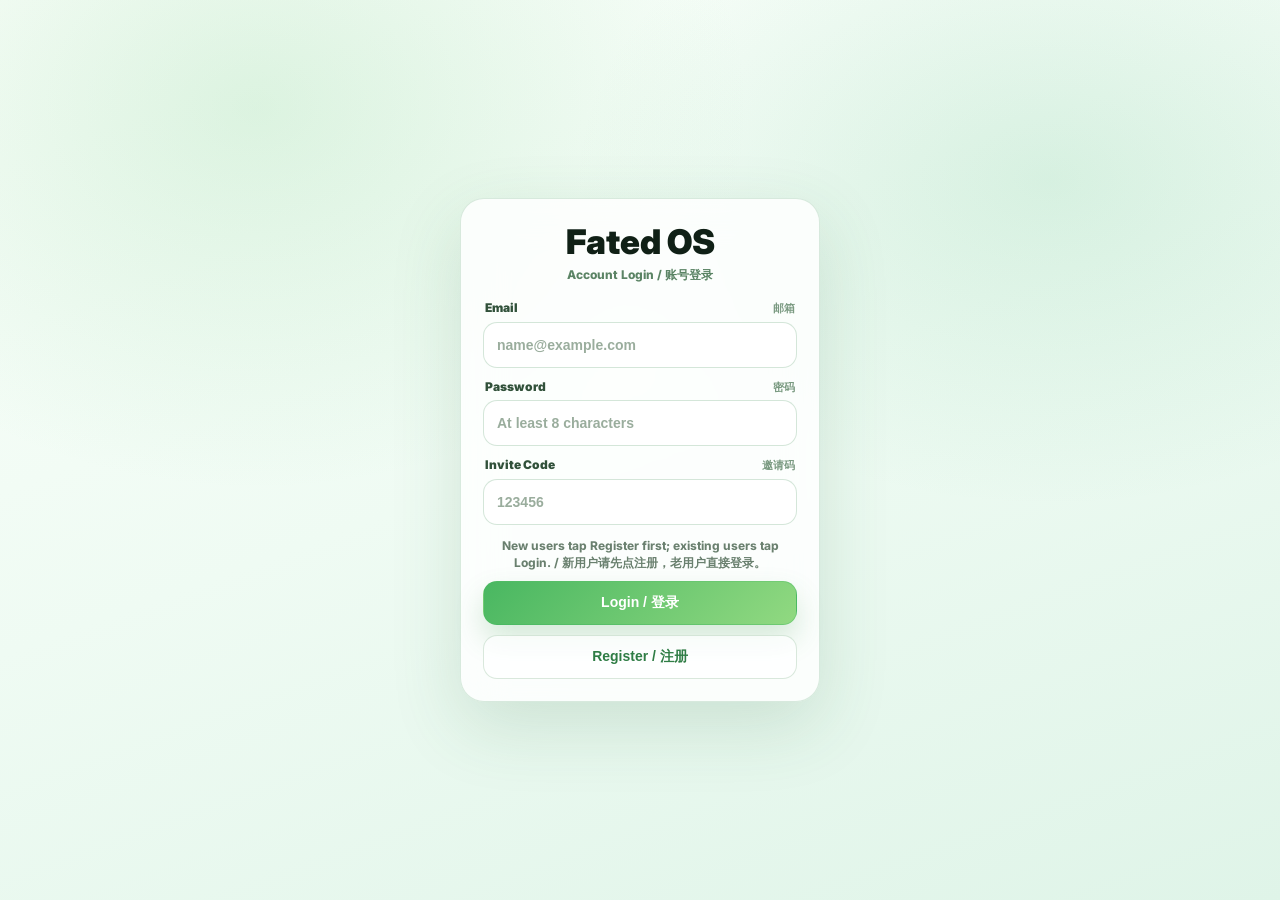
==== commit 403a25d4: "Improve Supabase auth guidance" ====
--- a/index.html
+++ b/index.html
@@ -1,4 +1,4 @@
-<!DOCTYPE html>+﻿<!DOCTYPE html> 
 <html lang="zh"> 
@@ -1330,7 +1330,7 @@
 
       <div class="field-label">内容</div> 
-      <textarea class="field-input" id="wbe-content" style="min-height:200px;" placeholder="????????????????????????????????????????????????"></textarea>+      <textarea class="field-input" id="wbe-content" style="min-height:200px;" placeholder="Paste worldbook, persona, rules, memories, or scene notes here."></textarea> 
       <div style="margin:10px 0;"> 
@@ -1617,9 +1617,9 @@
 
       <label class="cloud-sync-label">Password / 密码</label> 
-      <input id="cloud-password" class="cloud-sync-input" type="password" placeholder="至少 8 位字 autocomplete="current-password">
+      <input id="cloud-password" class="cloud-sync-input" type="password" placeholder="At least 8 characters / &#33267;&#23569; 8 &#20301;" autocomplete="current-password">
 
-      <label class="cloud-sync-label">Invite Code / ???</label>
+      <label class="cloud-sync-label">Invite Code / &#36992;&#35831;&#30721;</label>
 
       <input id="cloud-invite" class="cloud-sync-input" placeholder="123456" maxlength="20" autocomplete="off"> 
@@ -3782,7 +3782,9 @@
 
 <script src="js/main/core/07-wallet.js"></script> 
-<script src="js/main/core/08-cloud-sync.js?v=20260802-remembered-unlock"></script>
+<script src="https://cdn.jsdelivr.net/npm/@supabase/supabase-js@2"></script>
+<script src="js/main/core/08a-supabase-config.js?v=20260802-auth-help"></script>
+<script src="js/main/core/08-cloud-sync.js?v=20260802-auth-help"></script>
 
 <script src="js/main/core/10-event-memory.js"></script>
 
